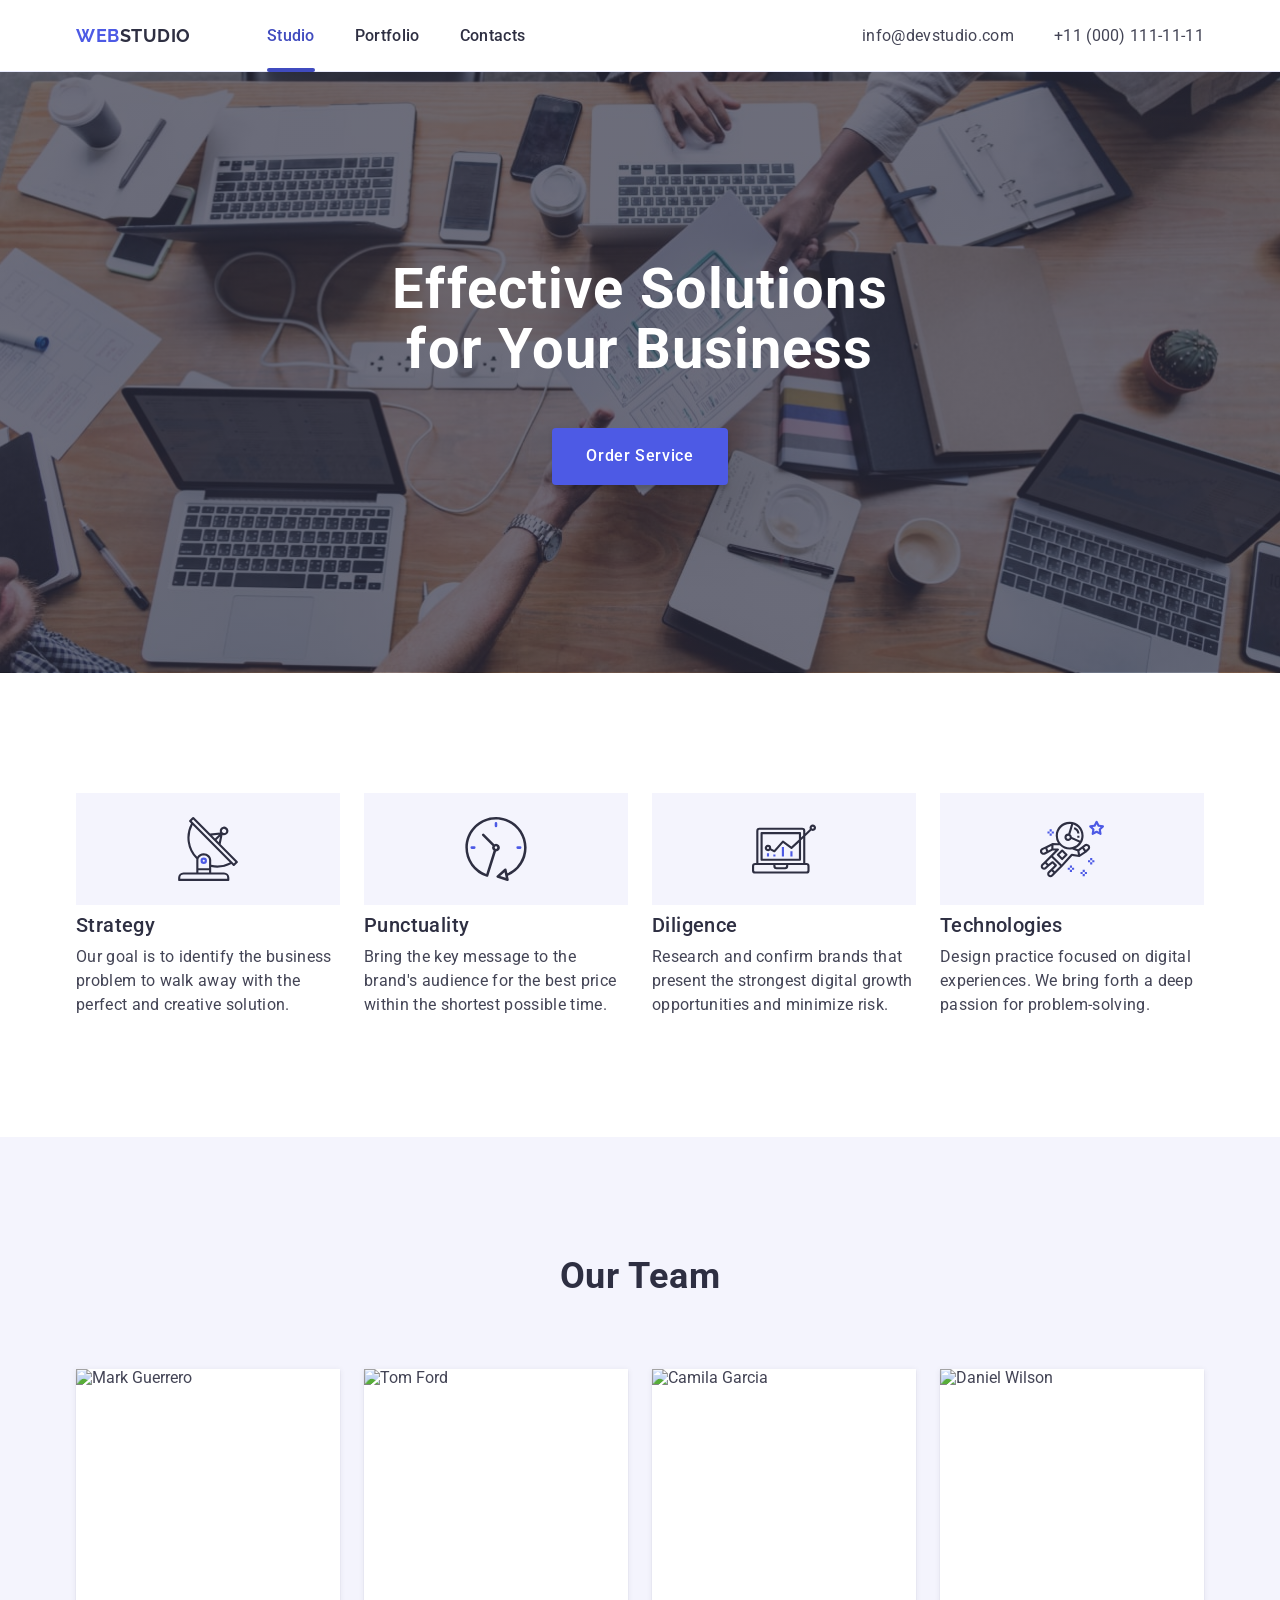
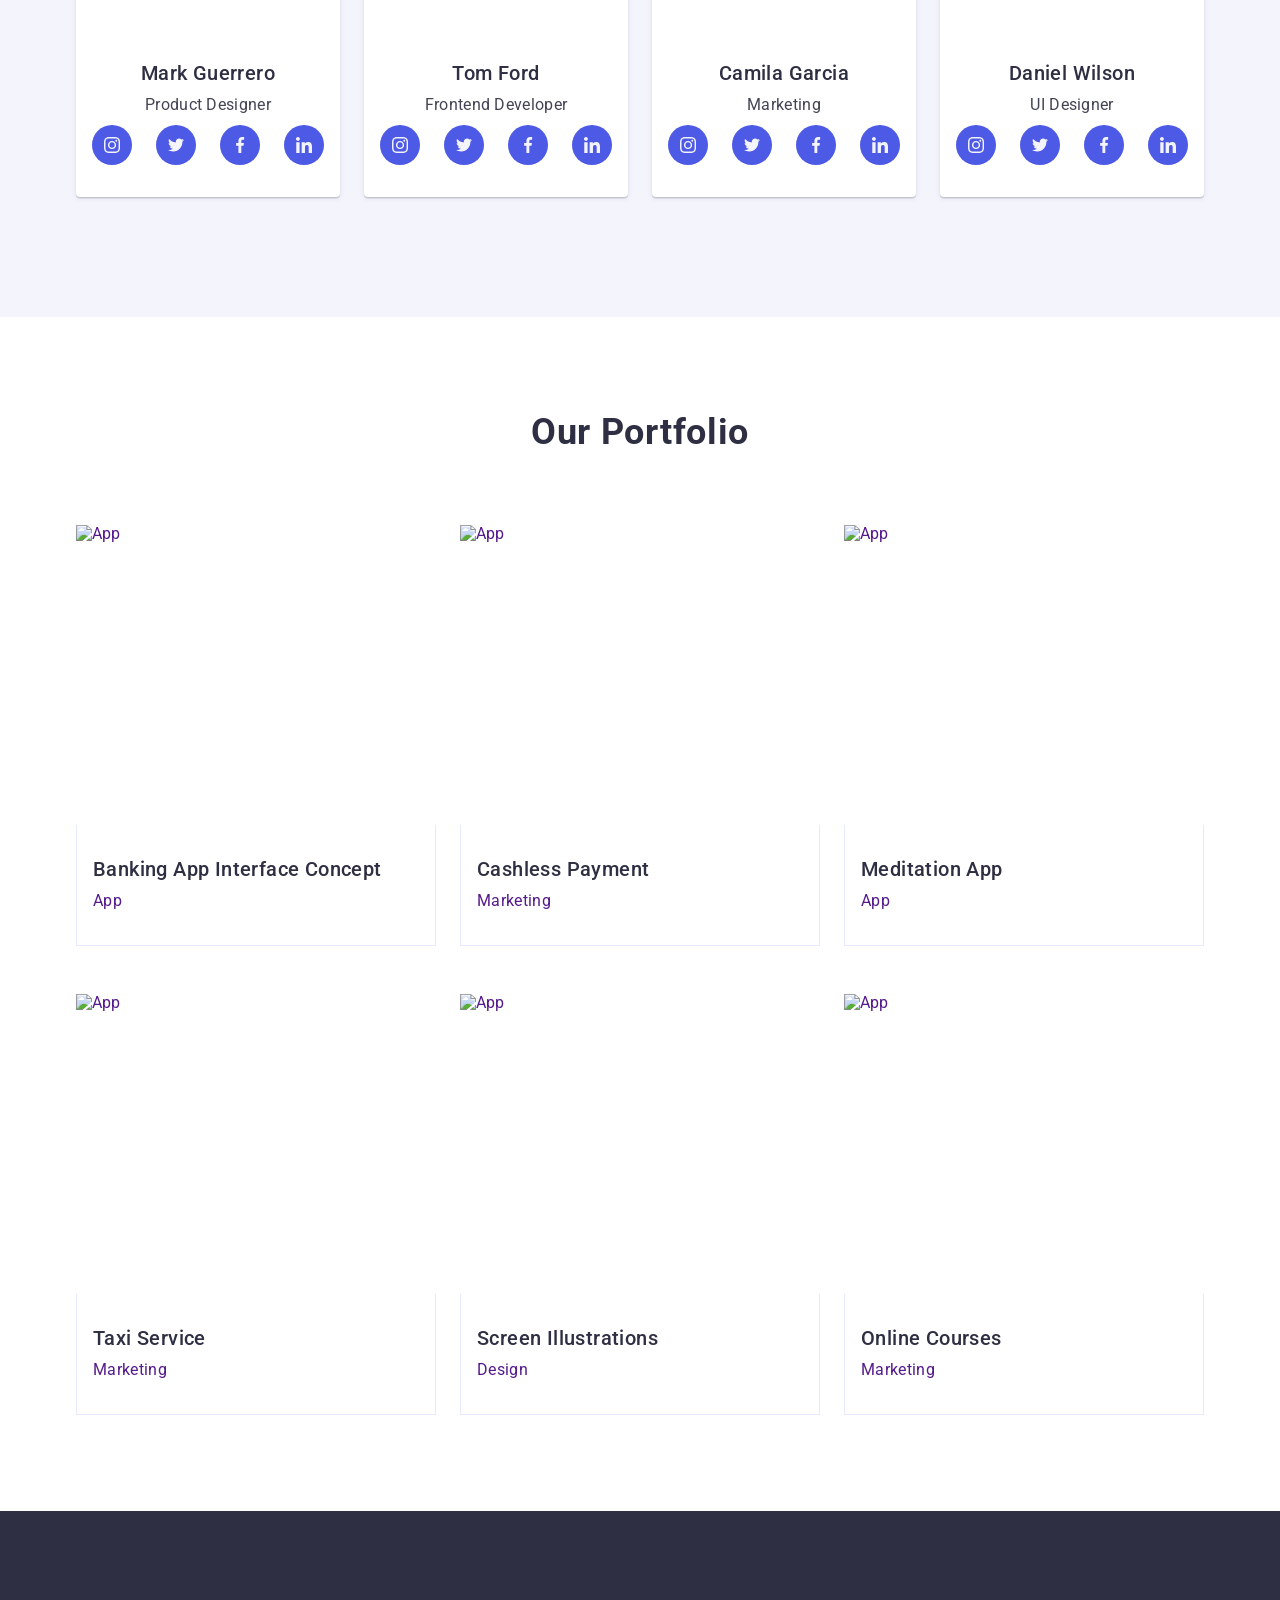
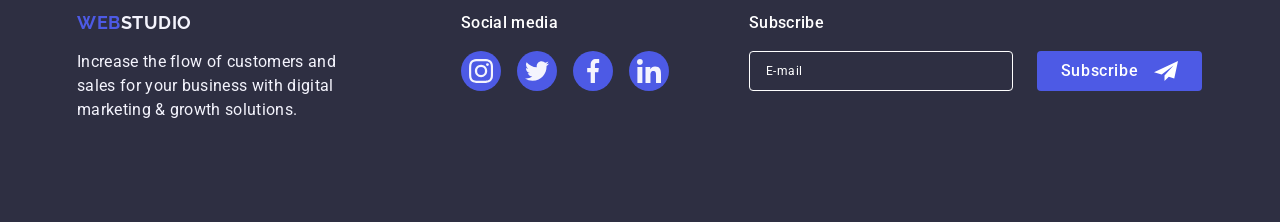
==== index.html @ c7d52fa9 "fixe some moments" ====
<!DOCTYPE html>
<html lang="en">
  <head>
    <meta charset="UTF-8" />
    <meta name="viewport" content="width=device-width, initial-scale=1.0" />
    <title>Studio</title>
    <link
      rel="stylesheet"
      href="https://cdnjs.cloudflare.com/ajax/libs/modern-normalize/2.0.0/modern-normalize.min.css"
      integrity="sha512-4xo8blKMVCiXpTaLzQSLSw3KFOVPWhm/TRtuPVc4WG6kUgjH6J03IBuG7JZPkcWMxJ5huwaBpOpnwYElP/m6wg=="
      crossorigin="anonymous"
      referrerpolicy="no-referrer"
    />
    <link rel="preconnect" href="https://fonts.googleapis.com" />
    <link rel="preconnect" href="https://fonts.gstatic.com" crossorigin />
    <link
      href="https://fonts.googleapis.com/css2?family=Raleway:wght@700&family=Roboto:wght@400;500;700;900&display=swap"
      rel="stylesheet"
    />
    <link rel="stylesheet" href="./css/style.css" />
  </head>
  <body>
    <header class="header">
      <div class="container">
        <nav class="navigation">
          <a class="logo link" href="./index.html">Web<span class="studio">Studio</span></a>

          <ul class="navigation-list">
            <li class="navigation-item">
              <a class="navigation-link title link current" href="./index.html">Studio</a>
            </li>
            <li class="navigation-item">
              <a class="navigation-link title link" href="#portfolio">Portfolio</a>
            </li>
            <li class="navigation-item">
              <a class="navigation-link title link" href="">Contacts</a>
            </li>
          </ul>
        </nav>

        <ul class="contacts-list">
          <li class="contacts-item">
            <a class="contacts-link link" href="mailto:info@devstudio.com">info@devstudio.com</a>
          </li>
          <li class="contacts-item">
            <a class="contacts-link link" href="tel:+11(000)111-11-11">+11 (000) 111-11-11</a>
          </li>
        </ul>

        <button type="button" class="header-burger">
          <svg class="header-icon" width="24" height="24">
            <use href="./images/icons.svg#icon-heroicons-solid_menu"></use>
          </svg>
        </button>
      </div>

      <div class="mob-menu">
        <button class="modal-btn" type="button">
          <svg class="modal-icon" width="8" height="8">
            <use href="./images/icons.svg#icon-close-modal"></use>
          </svg>
        </button>
        <nav class="mob-navigation">
          <ul class="mob-navigation-list">
            <li class="mob-navigation-item">
              <a class="mob-navigation-link title link" href="./index.html">Studio</a>
            </li>
            <li class="mob-navigation-item">
              <a class="mob-navigation-link title link" href="#portfolio">Portfolio</a>
            </li>
            <li class="mob-navigation-item">
              <a class="mob-navigation-link title link" href="">Contacts</a>
            </li>
          </ul>
        </nav>

        <div>
          <ul class="mob-contacts-list">
            <li class="mob-contacts-item">
              <a class="mob-contacts-link link" href="mailto:info@devstudio.com"
                >info@devstudio.com</a
              >
            </li>
            <li class="mob-contacts-item">
              <a class="mob-contacts-link link" href="tel:+11(000)111-11-11">+11 (000) 111-11-11</a>
            </li>
          </ul>

          <ul class="team-soc-list">
            <li class="team-soc-item">
              <a href="" class="team-soc-link">
                <svg class="team-soc-icon" width="24" height="24">
                  <use href="./images/icons.svg#icon-instagram"></use>
                </svg>
              </a>
            </li>
            <li class="team-soc-item">
              <a href="" class="team-soc-link">
                <svg class="team-soc-icon" width="24" height="24">
                  <use href="./images/icons.svg#icon-twitter"></use>
                </svg>
              </a>
            </li>
            <li class="team-soc-item">
              <a href="" class="team-soc-link">
                <svg class="team-soc-icon" width="24" height="24">
                  <use href="./images/icons.svg#icon-facebook"></use>
                </svg>
              </a>
            </li>
            <li class="team-soc-item">
              <a href="" class="team-soc-link">
                <svg class="team-soc-icon" width="24" height="24">
                  <use href="./images/icons.svg#icon-linkedin"></use>
                </svg>
              </a>
            </li>
          </ul>
        </div>
      </div>
    </header>
    <main>
      <!-- SECTION 1 HERO -->
      <section class="hero">
        <h1 class="hero-title heading">Effective Solutions for Your Business</h1>

        <button class="hero-button btn" type="button" data-modal-open>Order Service</button>
      </section>

      <!-- SECTION 2 ABOUT US -->
      <section class="about">
        <div class="container">
          <h2 class="visually-hidden">about us</h2>

          <ul class="about-list">
            <li class="about-item">
              <div class="about-thumb-icon">
                <svg class="about-icon" width="64" height="64">
                  <use href="./images/icons.svg#icon-antenna"></use>
                </svg>
              </div>
              <h3 class="about-title title">Strategy</h3>
              <p class="about-text text">
                Our goal is to identify the business problem to walk away with the perfect and
                creative solution.
              </p>
            </li>
            <li class="about-item">
              <div class="about-thumb-icon">
                <svg class="about-icon" width="64" height="64">
                  <use href="./images/icons.svg#icon-clock"></use>
                </svg>
              </div>
              <h3 class="about-title title">Punctuality</h3>
              <p class="about-text text">
                Bring the key message to the brand's audience for the best price within the shortest
                possible time.
              </p>
            </li>
            <li class="about-item">
              <div class="about-thumb-icon">
                <svg class="about-icon" width="64" height="64">
                  <use href="./images/icons.svg#icon-diagram"></use>
                </svg>
              </div>
              <h3 class="about-title title">Diligence</h3>
              <p class="about-text text">
                Research and confirm brands that present the strongest digital growth opportunities
                and minimize risk.
              </p>
            </li>
            <li class="about-item">
              <div class="about-thumb-icon">
                <svg class="about-icon" width="64" height="64">
                  <use href="./images/icons.svg#icon-astronaut"></use>
                </svg>
              </div>
              <h3 class="about-title title">Technologies</h3>
              <p class="about-text text">
                Design practice focused on digital experiences. We bring forth a deep passion for
                problem-solving.
              </p>
            </li>
          </ul>
        </div>
      </section>

      <!-- SECTION 4 OUR TEAM -->
      <section class="team">
        <div class="container">
          <h2 class="team-title heading">Our Team</h2>

          <ul class="team-list">
            <li class="team-item">
              <img
                srcset="./images/mark-guerrero.jpg 1x, ./images/mark-guerrero@2x.jpg 2x"
                src="./images/mark-guerrero.jpg"
                alt="Mark Guerrero"
                width="264"
                height="260"
              />
              <div class="team-item-wrap">
                <h3 class="team-item-title title">Mark Guerrero</h3>
                <p class="team-item-text text">Product Designer</p>
                <ul class="team-soc-list">
                  <li class="team-soc-item">
                    <a href="" class="team-soc-link">
                      <svg class="team-soc-icon" width="16" height="16">
                        <use href="./images/icons.svg#icon-instagram"></use>
                      </svg>
                    </a>
                  </li>
                  <li class="team-soc-item">
                    <a href="" class="team-soc-link">
                      <svg class="team-soc-icon" width="16" height="16">
                        <use href="./images/icons.svg#icon-twitter"></use>
                      </svg>
                    </a>
                  </li>
                  <li class="team-soc-item">
                    <a href="" class="team-soc-link">
                      <svg class="team-soc-icon" width="16" height="16">
                        <use href="./images/icons.svg#icon-facebook"></use>
                      </svg>
                    </a>
                  </li>
                  <li class="team-soc-item">
                    <a href="" class="team-soc-link">
                      <svg class="team-soc-icon" width="16" height="16">
                        <use href="./images/icons.svg#icon-linkedin"></use>
                      </svg>
                    </a>
                  </li>
                </ul>
              </div>
            </li>
            <li class="team-item">
              <img
                srcset="./images/tom-ford.jpg 1x, ./images/tom-ford@2x.jpg 2x"
                src="./images/tom-ford.jpg"
                alt="Tom Ford"
                width="264"
                height="260"
              />
              <div class="team-item-wrap">
                <h3 class="team-item-title title">Tom Ford</h3>
                <p class="team-item-text text">Frontend Developer</p>
                <ul class="team-soc-list">
                  <li class="team-soc-item">
                    <a href="" class="team-soc-link">
                      <svg class="team-soc-icon" width="16" height="16">
                        <use href="./images/icons.svg#icon-instagram"></use>
                      </svg>
                    </a>
                  </li>
                  <li class="team-soc-item">
                    <a href="" class="team-soc-link">
                      <svg class="team-soc-icon" width="16" height="16">
                        <use href="./images/icons.svg#icon-twitter"></use>
                      </svg>
                    </a>
                  </li>
                  <li class="team-soc-item">
                    <a href="" class="team-soc-link">
                      <svg class="team-soc-icon" width="16" height="16">
                        <use href="./images/icons.svg#icon-facebook"></use>
                      </svg>
                    </a>
                  </li>
                  <li class="team-soc-item">
                    <a href="" class="team-soc-link">
                      <svg class="team-soc-icon" width="16" height="16">
                        <use href="./images/icons.svg#icon-linkedin"></use>
                      </svg>
                    </a>
                  </li>
                </ul>
              </div>
            </li>
            <li class="team-item">
              <img
                srcset="./images/camila-garcia.jpg 1x, ./images/camila-garcia@2x.jpg 2x"
                src="./images/camila-garcia.jpg"
                alt="Camila Garcia"
                width="264"
                height="260"
              />
              <div class="team-item-wrap">
                <h3 class="team-item-title title">Camila Garcia</h3>
                <p class="team-item-text text">Marketing</p>
                <ul class="team-soc-list">
                  <li class="team-soc-item">
                    <a href="" class="team-soc-link">
                      <svg class="team-soc-icon" width="16" height="16">
                        <use href="./images/icons.svg#icon-instagram"></use>
                      </svg>
                    </a>
                  </li>
                  <li class="team-soc-item">
                    <a href="" class="team-soc-link">
                      <svg class="team-soc-icon" width="16" height="16">
                        <use href="./images/icons.svg#icon-twitter"></use>
                      </svg>
                    </a>
                  </li>
                  <li class="team-soc-item">
                    <a href="" class="team-soc-link">
                      <svg class="team-soc-icon" width="16" height="16">
                        <use href="./images/icons.svg#icon-facebook"></use>
                      </svg>
                    </a>
                  </li>
                  <li class="team-soc-item">
                    <a href="" class="team-soc-link">
                      <svg class="team-soc-icon" width="16" height="16">
                        <use href="./images/icons.svg#icon-linkedin"></use>
                      </svg>
                    </a>
                  </li>
                </ul>
              </div>
            </li>
            <li class="team-item">
              <img
                srcset="./images/daniel-wilson.jpg 1x, ./images/daniel-wilson@2x.jpg 2x"
                src="./images/daniel-wilson.jpg"
                alt="Daniel Wilson"
                width="264"
                height="260"
              />
              <div class="team-item-wrap">
                <h3 class="team-item-title title">Daniel Wilson</h3>
                <p class="team-item-text text">UI Designer</p>
                <ul class="team-soc-list">
                  <li class="team-soc-item">
                    <a href="" class="team-soc-link">
                      <svg class="team-soc-icon" width="16" height="16">
                        <use href="./images/icons.svg#icon-instagram"></use>
                      </svg>
                    </a>
                  </li>
                  <li class="team-soc-item">
                    <a href="" class="team-soc-link">
                      <svg class="team-soc-icon" width="16" height="16">
                        <use href="./images/icons.svg#icon-twitter"></use>
                      </svg>
                    </a>
                  </li>
                  <li class="team-soc-item">
                    <a href="" class="team-soc-link">
                      <svg class="team-soc-icon" width="16" height="16">
                        <use href="./images/icons.svg#icon-facebook"></use>
                      </svg>
                    </a>
                  </li>
                  <li class="team-soc-item">
                    <a href="" class="team-soc-link">
                      <svg class="team-soc-icon" width="16" height="16">
                        <use href="./images/icons.svg#icon-linkedin"></use>
                      </svg>
                    </a>
                  </li>
                </ul>
              </div>
            </li>
          </ul>
        </div>
      </section>

      <!-- PORTFOLIO  -->
      <section class="portfolio" id="portfolio">
        <div class="container">
          <h2 class="team-title heading">Our Portfolio</h2>

          <ul class="portfolio-list">
            <li class="portfolio-item">
              <a class="portfolio-link-thumb link" href="">
                <div class="portfolio-overlay">
                  <picture>
                    <source
                      srcset="./images/services-img-1.jpg 1x, ./images/services-img-1-@2.jpg 2x"
                      media="(min-width: 1158px)"
                    />
                    <source
                      srcset="
                        ./images/services-img-1-tab.jpg    1x,
                        ./images/services-img-1-@2-tab.jpg 2x
                      "
                      media="(min-width: 768px)"
                    />
                    <source
                      srcset="
                        ./images/services-img-1-mob.jpg    1x,
                        ./images/services-img-1-@2-mob.jpg 2x
                      "
                      media="(min-width: 320px)"
                    />
                    <img src="./images/services-img-1.jpg" alt="App" width="360" height="300" />
                  </picture>

                  <div class="portfolio-wrap-text">
                    <p class="portfolio-overlay-text text">
                      14 Stylish and User-Friendly App Design Concepts · Task Manager App · Calorie
                      Tracker App · Exotic Fruit Ecommerce App · Cloud Storage App
                    </p>
                  </div>
                </div>
                <div class="portfolio-item-wrap">
                  <h3 class="portfolio-title title">Banking App Interface Concept</h3>
                  <p class="portfolio-text text">App</p>
                </div>
              </a>
            </li>
            <li class="portfolio-item">
              <a class="portfolio-link-thumb link" href="">
                <div class="portfolio-overlay">
                  <picture>
                    <source
                      srcset="./images/services-img-2.jpg 1x, ./images/services-img-2-@2.jpg 2x"
                      media="(min-width: 1158px)"
                    />
                    <source
                      srcset="
                        ./images/services-img-2-tab.jpg    1x,
                        ./images/services-img-2-@2-tab.jpg 2x
                      "
                      media="(min-width: 768px)"
                    />
                    <source
                      srcset="
                        ./images/services-img-2-mob.jpg    1x,
                        ./images/services-img-2-@2-mob.jpg 2x
                      "
                      media="(min-width: 320px)"
                    />
                    <img src="./images/services-img-2.jpg" alt="App" width="360" height="300" />
                  </picture>

                  <div class="portfolio-wrap-text">
                    <p class="portfolio-overlay-text text">
                      14 Stylish and User-Friendly App Design Concepts · Task Manager App · Calorie
                      Tracker App · Exotic Fruit Ecommerce App · Cloud Storage App
                    </p>
                  </div>
                </div>
                <div class="portfolio-item-wrap">
                  <h3 class="portfolio-title title">Cashless Payment</h3>
                  <p class="portfolio-text text">Marketing</p>
                </div>
              </a>
            </li>
            <li class="portfolio-item">
              <a class="portfolio-link-thumb link" href="">
                <div class="portfolio-overlay">
                  <picture>
                    <source
                      srcset="./images/services-img-3.jpg 1x, ./images/services-img-3-@2.jpg 2x"
                      media="(min-width: 1158px)"
                    />
                    <source
                      srcset="
                        ./images/services-img-3-tab.jpg    1x,
                        ./images/services-img-3-@2-tab.jpg 2x
                      "
                      media="(min-width: 768px)"
                    />
                    <source
                      srcset="
                        ./images/services-img-3-mob.jpg    1x,
                        ./images/services-img-3-@2-mob.jpg 2x
                      "
                      media="(min-width: 320px)"
                    />
                    <img src="./images/services-img-3.jpg" alt="App" width="360" height="300" />
                  </picture>

                  <div class="portfolio-wrap-text">
                    <p class="portfolio-overlay-text text">
                      14 Stylish and User-Friendly App Design Concepts · Task Manager App · Calorie
                      Tracker App · Exotic Fruit Ecommerce App · Cloud Storage App
                    </p>
                  </div>
                </div>
                <div class="portfolio-item-wrap">
                  <h3 class="portfolio-title title">Meditation App</h3>
                  <p class="portfolio-text text">App</p>
                </div>
              </a>
            </li>
            <li class="portfolio-item">
              <a class="portfolio-link-thumb link" href="">
                <div class="portfolio-overlay">
                  <picture>
                    <source
                      srcset="./images/services-img-4.jpg 1x, ./images/services-img-4-@2.jpg 2x"
                      media="(min-width: 1158px)"
                    />
                    <source
                      srcset="
                        ./images/services-img-4-tab.jpg    1x,
                        ./images/services-img-4-@2-tab.jpg 2x
                      "
                      media="(min-width: 768px)"
                    />
                    <source
                      srcset="
                        ./images/services-img-4-mob.jpg    1x,
                        ./images/services-img-4-@2-mob.jpg 2x
                      "
                      media="(min-width: 320px)"
                    />
                    <img src="./images/services-img-4.jpg" alt="App" width="360" height="300" />
                  </picture>

                  <div class="portfolio-wrap-text">
                    <p class="portfolio-overlay-text text">
                      14 Stylish and User-Friendly App Design Concepts · Task Manager App · Calorie
                      Tracker App · Exotic Fruit Ecommerce App · Cloud Storage App
                    </p>
                  </div>
                </div>
                <div class="portfolio-item-wrap">
                  <h3 class="portfolio-title title">Taxi Service</h3>
                  <p class="portfolio-text text">Marketing</p>
                </div>
              </a>
            </li>
            <li class="portfolio-item">
              <a class="portfolio-link-thumb link" href="">
                <div class="portfolio-overlay">
                  <picture>
                    <source
                      srcset="./images/services-img-5.jpg 1x, ./images/services-img-5-@2.jpg 2x"
                      media="(min-width: 1158px)"
                    />
                    <source
                      srcset="
                        ./images/services-img-5-tab.jpg    1x,
                        ./images/services-img-5-@2-tab.jpg 2x
                      "
                      media="(min-width: 768px)"
                    />
                    <source
                      srcset="
                        ./images/services-img-5-mob.jpg    1x,
                        ./images/services-img-5-@2-mob.jpg 2x
                      "
                      media="(min-width: 320px)"
                    />
                    <img src="./images/services-img-5.jpg" alt="App" width="360" height="300" />
                  </picture>

                  <div class="portfolio-wrap-text">
                    <p class="portfolio-overlay-text text">
                      14 Stylish and User-Friendly App Design Concepts · Task Manager App · Calorie
                      Tracker App · Exotic Fruit Ecommerce App · Cloud Storage App
                    </p>
                  </div>
                </div>
                <div class="portfolio-item-wrap">
                  <h3 class="portfolio-title title">Screen Illustrations</h3>
                  <p class="portfolio-text text">Design</p>
                </div>
              </a>
            </li>
            <li class="portfolio-item">
              <a class="portfolio-link-thumb link" href="">
                <div class="portfolio-overlay">
                  <picture>
                    <source
                      srcset="./images/services-img-6.jpg 1x, ./images/services-img-6-@2.jpg 2x"
                      media="(min-width: 1158px)"
                    />
                    <source
                      srcset="
                        ./images/services-img-6-tab.jpg    1x,
                        ./images/services-img-6-@2-tab.jpg 2x
                      "
                      media="(min-width: 768px)"
                    />
                    <source
                      srcset="
                        ./images/services-img-6-mob.jpg    1x,
                        ./images/services-img-6-@2-mob.jpg 2x
                      "
                      media="(min-width: 320px)"
                    />
                    <img src="./images/services-img-6.jpg" alt="App" width="360" height="300" />
                  </picture>

                  <div class="portfolio-wrap-text">
                    <p class="portfolio-overlay-text text">
                      14 Stylish and User-Friendly App Design Concepts · Task Manager App · Calorie
                      Tracker App · Exotic Fruit Ecommerce App · Cloud Storage App
                    </p>
                  </div>
                </div>
                <div class="portfolio-item-wrap">
                  <h3 class="portfolio-title title">Online Courses</h3>
                  <p class="portfolio-text text">Marketing</p>
                </div>
              </a>
            </li>
          </ul>
        </div>
      </section>
    </main>

    <footer class="footer">
      <div class="container">
        <div class="footer-wrap">
          <nav class="footer-nav">
            <a class="logo link" href="./index.html">Web<span class="studio">Studio</span></a>
          </nav>
          <p class="footer-text text">
            Increase the flow of customers and sales for your business with digital marketing &
            growth solutions.
          </p>
        </div>

        <div class="footer-soc-wrap">
          <h2 class="footer-soc-title title">Social media</h2>
          <ul class="team-soc-list">
            <li class="team-soc-item">
              <a href="" class="team-soc-link">
                <svg class="team-soc-icon" width="24" height="24">
                  <use href="./images/icons.svg#icon-instagram"></use>
                </svg>
              </a>
            </li>
            <li class="team-soc-item">
              <a href="" class="team-soc-link">
                <svg class="team-soc-icon" width="24" height="24">
                  <use href="./images/icons.svg#icon-twitter"></use>
                </svg>
              </a>
            </li>
            <li class="team-soc-item">
              <a href="" class="team-soc-link">
                <svg class="team-soc-icon" width="24" height="24">
                  <use href="./images/icons.svg#icon-facebook"></use>
                </svg>
              </a>
            </li>
            <li class="team-soc-item">
              <a href="" class="team-soc-link">
                <svg class="team-soc-icon" width="24" height="24">
                  <use href="./images/icons.svg#icon-linkedin"></use>
                </svg>
              </a>
            </li>
          </ul>
        </div>

        <form class="footer-subscribe-field" name="subscribe">
          <p class="footer-subscribe-text footer-soc-title title">Subscribe</p>
          <div class="footer-subscribe-wrap">
            <label class="footer-subscribe-label">
              <input
                type="email"
                name="email"
                class="footer-subscribe-mail"
                placeholder="E-mail"
                required
              />
            </label>
            <button type="submit" class="subscribe-btn">
              Subscribe
              <span class="subscribe-thumb">
                <svg class="subscribe-icon" width="24" height="24">
                  <use href="./images/icons.svg#icon-plain"></use>
                </svg>
              </span>
            </button>
          </div>
        </form>
      </div>
    </footer>

    <div class="backdrop is-hidden" data-modal>
      <div class="modal">
        <button class="modal-btn" type="button" data-modal-close>
          <svg class="modal-icon" width="8" height="8">
            <use href="./images/icons.svg#icon-close-modal"></use>
          </svg>
        </button>
        <h2 class="modal-title title">Leave your contacts and we will call you back</h2>
        <form class="modal-form" autocomplete="off">
          <label class="modal-form-label">
            <span class="modal-label-text">Name</span>
            <span class="modal-form-wrap">
              <input
                type="text"
                name="Name"
                class="modal-form-input modal-form-styles"
                required
                placeholder=" "
                autocomplete="on"
              />
              <span class="modal-form-thumb">
                <svg class="modal-form-icon" width="18" height="24">
                  <use href="./images/icons.svg#icon-person-black"></use>
                </svg>
              </span>
            </span>
          </label>

          <label class="modal-form-label">
            <span class="modal-label-text">Phone</span>
            <span class="modal-form-wrap">
              <input
                type="tel"
                name="Phone"
                class="modal-form-input modal-form-styles"
                required
                placeholder=" "
                autocomplete="on"
              />
              <span class="modal-form-thumb">
                <svg class="modal-form-icon" width="18" height="24">
                  <use href="./images/icons.svg#icon-phone-black"></use>
                </svg>
              </span>
            </span>
          </label>

          <label class="modal-form-label">
            <span class="modal-label-text">Email</span>
            <span class="modal-form-wrap">
              <input
                type="email"
                name="Email"
                class="modal-form-input modal-form-styles"
                autocomplete="on"
                placeholder=" "
              />
              <span class="modal-form-thumb">
                <svg class="modal-form-icon" width="18" height="24">
                  <use href="./images/icons.svg#icon-email-black"></use>
                </svg>
              </span>
            </span>
          </label>

          <label class="modal-form-label modal-textaria">
            <span class="modal-label-text">Comment</span>
            <textarea
              name="Comment"
              class="modal-form-comment modal-form-styles"
              placeholder="Text input"
            ></textarea>
          </label>

          <label class="modal-form-field">
            <span class="modal-form-wrap">
              <input
                type="checkbox"
                name="privacy"
                class="modal-form-privacy visually-hidden"
                value="true"
                required
              />
              <span class="modal-thumb-privacy">
                <svg class="modal-form-icon" width="10" height="8">
                  <use href="./images/icons.svg#icon-vector"></use>
                </svg>
              </span>
            </span>
            <span class="modal-label-text link-privacy"
              >I accept the terms and conditions of the
              <a class="modal-form-link" href="">Privacy Policy</a></span
            >
          </label>

          <button type="submit" class="hero-button btn">Send</button>
        </form>
      </div>
    </div>

    <script src="./js/modal.js"></script>
  </body>
</html>
---- css/style.css ----
:root {
  --interact-color: #2e2f42;
  --primary-title-color: #2e2f42;
  --secondary-title-color: #ffffff;
  --primary-text-color: #434455;
  --secondary-text-color: #f4f4fd;
  --accent-color: #4d5ae5;
  --pressed-state-color: #404bbf;
  --first-bgc: #2e2f42;
  --second-bgc: #f4f4fd;
  --customers-color: #8e8f99;
  --regular-gap: 24px;
  --header-gap: 40px;
  --section-padding: 120px;
  --margine-tile: 8px;
  --hero-gradient: linear-gradient(rgba(46, 47, 66, 0.7), rgba(46, 47, 66, 0.7));
  --cubic-regular: cubic-bezier(0.4, 0, 0.2, 1);
  --box-shadow-cards: 0 2px 1px 0 rgba(46, 47, 66, 0.08), 0 1px 1px 0 rgba(46, 47, 66, 0.16),
    0 1px 6px 0 rgba(46, 47, 66, 0.08);
}

body {
  font-family: 'Roboto', sans-serif;
  color: var(--primary-text-color);

  background-color: #ffffff;
}

h1,
h2,
h3,
h4,
h5,
h6,
p {
  margin: 0;
}

ul,
ol {
  margin: 0;
  padding-left: 0;
  list-style: none;
}

img {
  display: block;
  max-width: 100%;
  height: auto;
}

.visually-hidden {
  position: absolute;
  width: 1px;
  height: 1px;
  margin: -1px;
  border: 0;
  padding: 0;
  white-space: nowrap;
  clip-path: inset(100%);
  clip: rect(0 0 0 0);
  overflow: hidden;
}

.navigation-link.current {
  position: relative;
  color: var(--pressed-state-color);
}

.navigation-link.current::after {
  content: '';
  position: absolute;
  bottom: -1px;
  left: 0;

  width: 100%;
  height: 4px;

  border-radius: 2px;
  background-color: var(--pressed-state-color);
}

.link {
  text-decoration: none;
}

.btn {
  font-weight: 500;
  font-size: 16px;
  line-height: 1.3;
  letter-spacing: 0.04em;

  cursor: pointer;
}

.text {
  line-height: 1.5;
  letter-spacing: 0.02em;
}

.title {
  font-weight: 700;
  letter-spacing: 0.02em;
  color: var(--primary-title-color);
}

.heading {
  line-height: 1.11;
  letter-spacing: 0.02em;
  text-align: center;
  color: var(--primary-title-color);
}

.container {
  max-width: 320px;
  padding-left: 15px;
  padding-right: 16px;
  padding-left: 16px;
  margin: 0 auto;

  /* outline: 1px solid red; */
}

/** --------------------------------HEADER */

.header {
  border-bottom: 1px solid #e7e9fc;
  box-shadow: 0 1px 6px 0 rgba(46, 47, 66, 0.08), 0 1px 1px 0 rgba(46, 47, 66, 0.16),
    0 2px 1px 0 rgba(46, 47, 66, 0.08);
}

.header > .container {
  display: flex;
  align-items: center;
  justify-content: space-between;
}

.navigation {
  display: flex;
  gap: 120px;
  align-items: center;
}

.logo {
  padding-top: 24px;
  padding-bottom: 23px;

  font-family: 'Raleway', sans-serif;
  font-weight: 700;
  font-size: 18px;
  line-height: 1.33;
  letter-spacing: 0.03em;
  text-transform: uppercase;
  color: var(--accent-color);

  transition: color 250ms var(--cubic-regular);
}

.logo:hover,
.logo:focus {
  color: var(--interact-color);
}

.studio {
  color: var(--interact-color);

  transition: color 250ms var(--cubic-regular);
}

.logo:hover .studio,
.logo:focus .studio {
  color: var(--pressed-state-color);
}

.navigation-list {
  display: none;
}

.navigation-item {
}

.navigation-link {
  display: block;
  padding-top: 24px;
  padding-bottom: 23px;

  line-height: 1.5;

  transition: color 250ms var(--cubic-regular);
}

.navigation-link:hover,
.navigation-link:focus {
  color: var(--pressed-state-color);
}

.contacts-list {
  display: none;
}

.contacts-item {
}

.contacts-link {
  display: block;

  color: var(--primary-text-color);

  transition: color 250ms var(--cubic-regular);
}

.contacts-link:hover,
.contacts-link:focus {
  color: var(--pressed-state-color);
}

.header-burger {
  padding: 0;
  line-height: 0;
  background-color: transparent;
  border: none;
  cursor: pointer;
}

.header-icon {
}

.mob-menu {
  position: fixed;
  top: 0;
  z-index: 999;
  width: 100vw;
  height: 100%;
  padding: 72px 24px 40px 16px;

  display: flex;
  flex-direction: column;
  justify-content: space-between;
  gap: 40px;

  background: #fff;

  /* opacity: 0;
  visibility: hidden;
  pointer-events: none; */
  transform: translate(100%);
  transition: transform 450ms var(--cubic-regular);
}

.is-open {
  transform: translate(0);
  /* opacity: 1;
  visibility: visible;
  pointer-events: auto; */
}

.mob-menu > .modal-btn {
  position: absolute;
  top: 24px;
  right: 24px;
  margin: 0;
  background-color: transparent;
}

.mob-navigation {
}

.mob-navigation-list {
  display: flex;
  flex-direction: column;
  gap: 40px;
}

.mob-navigation-link {
  display: block;
  font-size: 36px;
}

.mob-contacts-list {
  width: 193px;
  margin-bottom: 48px;
}

.mob-contacts-item:not(:last-child) {
  margin-bottom: 24px;
}

.mob-contacts-link {
  display: block;
  font-weight: 500;
  font-size: 20px;
  line-height: 1.2;
  letter-spacing: 0.02em;
  color: #434455;
}

.mob-menu > .team-soc-list {
  gap: 40px;
}

.team-soc-item {
}

.team-soc-link {
}

.team-soc-icon {
}

/** ---------------------------HERO */

.hero {
  max-width: 320px;
  min-height: 432px;
  margin: 0 auto;

  padding-top: 72px;
  padding-bottom: 72px;

  text-align: center;

  background-color: var(--first-bgc);
  background-image: var(--hero-gradient), url(../images/people-office-mob.jpg);
  background-repeat: no-repeat;
  background-position: center;
  background-size: cover;
}

@media screen and (min-resolution: 192dpi), (min-resolution: 2dppx) {
  .hero {
    background-image: var(--hero-gradient), url(../images/people-office-mob@2x.jpg);
  }
}

.hero-title {
  max-width: 216px;
  margin-bottom: 72px;

  font-size: 36px;
  color: var(--secondary-title-color);
  margin-right: auto;
  margin-left: auto;
}

.hero-title.heading {
  line-height: 1.1;
}

.hero-button {
  min-width: 169px;
  padding: 16px 32px;

  color: var(--secondary-title-color);

  background-color: var(--accent-color);
  border-color: transparent;
  border-radius: 4px;
  box-shadow: 0 4px 4px 0 rgba(0, 0, 0, 0.15);

  outline: transparent;

  transition: background-color 250ms var(--cubic-regular);
}

.hero-button:hover,
.hero-button:focus {
  background-color: var(--pressed-state-color);
}

/** ---------------------------------ABOUT */

.about {
  padding-top: 96px;
  padding-bottom: 96px;
}

.about-list {
  display: flex;
  flex-direction: column;

  gap: 72px;
}

.about-item {
  flex-basis: 100%;
}

.about-thumb-icon {
  display: none;
}

.about-icon {
}

.about-title {
  margin-bottom: var(--margine-tile);

  font-size: 36px;
  line-height: 1.1;
  text-align: center;
}

.about-text {
  font-weight: 500;
}

/** ------------------------------------TEAM */

.team {
  padding-top: 96px;
  padding-bottom: 96px;

  background-color: var(--second-bgc);
}

.team > .container {
  max-width: 296px;
}

.team-title {
  margin-bottom: 72px;
  font-size: 36px;
  text-transform: capitalize;
}

.team-list {
  display: flex;
  flex-direction: column;
  gap: 72px;
}

.team-item {
  flex-basis: 100%;

  border-radius: 0 0 4px 4px;
  box-shadow: 0 2px 1px 0 rgba(46, 47, 66, 0.08), 0 1px 1px 0 rgba(46, 47, 66, 0.16),
    0 1px 6px 0 rgba(46, 47, 66, 0.08);
  background-color: var(--secondary-title-color);
}

.team-item-wrap {
  padding: 32px 16px;
}

.team-item-title {
  margin-bottom: var(--margine-tile);

  font-size: 20px;
  line-height: 1.2;
  text-align: center;
}

.team-item-text {
  margin-bottom: 8px;
  text-align: center;
}

.team-soc-list {
  display: flex;
  gap: 24px;
  justify-content: center;
  align-items: center;
}

.team-soc-item {
  width: 40px;
  height: 40px;
}

.team-soc-link {
  width: 100%;
  height: 100%;
  display: flex;
  justify-content: center;
  align-items: center;

  border-radius: 50%;
  background-color: var(--accent-color);

  fill: var(--secondary-text-color);

  outline: transparent;

  transition: background-color 250ms var(--cubic-regular);
}

.team-soc-link:hover,
.team-soc-link:focus {
  background-color: var(--pressed-state-color);
}

.team-soc-icon {
}

/** -------------------------------------PORTFOLIO */

.portfolio {
  padding-top: 96px;
  padding-bottom: 96px;
}

.portfolio-list {
  display: flex;
  flex-direction: column;
  gap: 72px;
}

.portfolio-item {
  flex-basis: 100%;
}

.portfolio-link-thumb {
  display: block;

  outline: transparent;
  transition: box-shadow 250ms var(--cubic-regular);
}

.portfolio-link-thumb:hover,
.portfolio-link-thumb:focus {
  box-shadow: var(--box-shadow-cards);
}

.portfolio-overlay {
  position: relative;

  overflow: hidden;
}

.portfolio-wrap-text {
  position: absolute;
  top: 0;
  left: 0;
  width: 100%;
  height: 100%;

  transform: translateY(100%);

  transition: transform 250ms var(--cubic-regular);

  padding-top: 40px;
  padding-right: 32px;
  padding-left: 32px;
  background-color: var(--pressed-state-color);
}

.portfolio-link-thumb:hover .portfolio-wrap-text,
.portfolio-link-thumb:focus .portfolio-wrap-text {
  transform: translateY(0);
}

.portfolio-overlay-text {
  color: var(--secondary-text-color);
}

.portfolio-item-wrap {
  padding: 32px 0 32px 16px;

  border: 1px solid #e7e9fc;
  border-top: 0;
}

.portfolio-title {
  margin-bottom: var(--margine-tile);
  font-size: 20px;
  line-height: 1.2;
}

.portfolio-text {
}

/** -----------------------footer */

.footer {
  padding-top: 96px;
  padding-bottom: 96px;

  background-color: var(--first-bgc);
}

.footer > .container {
  display: flex;
  flex-direction: column;
  gap: 72px;
}

.footer-nav {
  text-align: center;
  margin-bottom: 16px;
}

.footer-nav > .logo {
  padding: 0;
  transition: color 250ms var(--cubic-regular);
}

.footer-nav > .logo:hover,
.footer-nav > .logo:focus {
  color: var(--secondary-text-color);
}

.footer-nav .studio {
  color: var(--secondary-text-color);
  transition: color 250ms var(--cubic-regular);
}

.footer-nav .studio:hover,
.footer-nav .studio:focus {
  color: var(--pressed-state-color);
}

.footer-text {
  max-width: 264px;
  color: var(--secondary-text-color);
}

.footer-wrap {
}

.footer-soc-wrap {
  max-width: 208px;
  margin: 0 auto;
}

.footer-soc-wrap > .team-soc-list {
  gap: 16px;
}

.footer-soc-title {
  font-weight: 500;
  font-size: 16px;
  line-height: 1.5;
  color: var(--secondary-title-color);
  text-align: center;
}

.footer-soc-wrap > .footer-soc-title {
  margin-bottom: 16px;
}

.team-soc-list {
}

.team-soc-link {
  transition: background-color 250ms var(--cubic-regular);
}

.footer-soc-wrap .team-soc-link:hover,
.footer-soc-wrap .team-soc-link:focus {
  background-color: #31d0aa;
}

.team-soc-icon {
}

.footer-subscribe-field {
}

.footer-subscribe-text {
  display: block;
  margin-bottom: 16px;
}

.footer-subscribe-wrap {
  display: flex;
  flex-direction: column;
  align-items: center;
  gap: 16px;
}

.footer-subscribe-mail {
  width: 288px;
  height: 40px;
  padding-left: 16px;

  border: 1px solid var(--secondary-title-color);
  border-radius: 4px;

  font-size: 12px;
  line-height: 2;
  letter-spacing: 0.04em;
  color: var(--secondary-title-color);

  background-color: transparent;

  outline: transparent;

  transition: background-color 250ms var(--cubic-regular);
}

.footer-subscribe-mail:not(:placeholder-shown):not(:focus):valid {
  background-color: #41ea2376;
}

.footer-subscribe-mail:not(:placeholder-shown):not(:focus):invalid {
  background-color: #ea23236c;
}

.footer-subscribe-mail::placeholder {
  font-size: 12px;
  line-height: 2;
  letter-spacing: 0.04em;
  color: var(--secondary-title-color);
}

.subscribe-btn {
  display: flex;
  align-items: center;
  justify-content: center;
  gap: 16px;

  width: 165px;
  height: 40px;
  padding: 8px 24px;

  font-family: 'Roboto', sans-serif;
  font-weight: 500;
  line-height: 1.5;
  letter-spacing: 0.04em;
  text-align: center;
  color: var(--secondary-title-color);

  border-radius: 4px;
  border-color: transparent;
  background: var(--accent-color);

  cursor: pointer;

  outline: transparent;

  transition: background-color 250ms var(--cubic-regular);
}

.subscribe-btn:hover,
.subscribe-btn:focus {
  background-color: var(--pressed-state-color);
}

.subscribe-thumb {
  width: 24px;
  height: 24px;
  fill: var(--secondary-title-color);
}

.subscribe-icon {
}

/** --------------MODAL */

.backdrop {
  position: fixed;
  top: 0;
  width: 100%;
  height: 100%;

  background-color: rgba(46, 47, 66, 0.4);

  transition: opacity 250ms var(--cubic-regular), visibility 250ms var(--cubic-regular);
}

.backdrop.is-hidden {
  opacity: 0;
  visibility: hidden;
  pointer-events: none;

  transition: opacity 250ms var(--cubic-regular) 350ms, visibility 250ms var(--cubic-regular) 350ms;
}

.modal {
  position: absolute;
  top: 50%;
  left: 50%;

  transform: translate(-50%, -50%);
  transition: transform 350ms var(--cubic-regular);

  width: 288px;
  min-height: 623px;
  padding: 24px 16px;

  border-radius: 4px;
  box-shadow: 0 2px 1px 0 rgba(0, 0, 0, 0.2), 0 1px 3px 0 rgba(0, 0, 0, 0.12),
    0 1px 1px 0 rgba(0, 0, 0, 0.14);

  background-color: #fcfcfc;
}

.backdrop.is-hidden > .modal {
  transform: translate(-50%, -200%);
}

.modal-btn {
  display: flex;
  justify-content: center;
  align-items: center;

  width: 24px;
  height: 24px;
  margin-left: auto;
  margin-right: 8px;
  margin-bottom: 24px;

  border: 1px solid rgba(0, 0, 0, 0.1);
  border-radius: 100%;

  background-color: #e7e9fc;

  cursor: pointer;
}

.modal-btn:active {
  background-color: var(--pressed-state-color);
}

.modal-icon {
  fill: var(--interact-color);
}

.modal-btn:active .modal-icon {
  fill: var(--secondary-title-color);
}

.modal-title {
  margin-bottom: 16px;

  font-size: 16px;
  line-height: 1.5;
  text-align: center;
}

.modal-form {
}

.modal-form-label {
  display: block;
  margin-bottom: 8px;
}

.modal-label-text {
  display: inline-block;
  margin-bottom: 4px;

  font-size: 12px;
  line-height: 1.16667;
  letter-spacing: 0.04em;
  color: var(--customers-color);
}

.modal-form-wrap {
  position: relative;
  display: block;
}

.modal-form-input {
  width: 100%;
  height: 40px;
  padding-left: 38px;

  transition: background-color 250ms var(--cubic-regular);
}

.modal-form-input:not(:placeholder-shown):not(:focus):valid {
  background-color: #1edc1b52;
}

.modal-form-input:not(:placeholder-shown):not(:focus):invalid {
  background-color: #dc4b1b52;
}

.modal-form-styles {
  font-size: 12px;
  line-height: 1.16667;
  letter-spacing: 0.04em;
  color: var(--customers-color);

  border: 1px solid rgba(46, 47, 66, 0.4);
  border-radius: 4px;

  outline: transparent;

  transition: border-color 250ms var(--cubic-regular);
}

.modal-form-styles:focus {
  border-color: var(--accent-color);
}

.modal-form-thumb {
  position: absolute;
  top: 50%;
  left: 16px;

  width: 18px;
  height: 24px;

  transform: translateY(-50%);

  transition: fill 250ms var(--cubic-regular);
}

/* .modal-form-input:focus + .modal-form-thumb {
  fill: var(--accent-color);
} */

.modal-form-wrap:focus-within .modal-form-thumb {
  fill: var(--accent-color);
}

.modal-form-icon {
}

.modal-form-label.modal-textaria {
  margin-bottom: 16px;
}

.modal-form-comment {
  resize: none;
  width: 100%;
  height: 120px;
  padding: 8px 16px;
}

.modal-form-comment::placeholder {
  font-size: 12px;
  line-height: 1.16667;
  letter-spacing: 0.04em;
  color: var(--customers-color);
}

.modal-form-link {
  line-height: 1.33333;
  color: var(--accent-color);
}

.modal-form-field {
  display: flex;

  margin-bottom: 24px;
}

.modal-form-privacy {
}

.modal-thumb-privacy {
  display: flex;
  justify-content: center;
  align-items: center;
  width: 16px;
  height: 16px;

  border-radius: 2px;
  border: 1px solid rgba(46, 47, 66, 0.4);

  fill: transparent;

  transition: fill 250ms var(--cubic-regular), background-color 250ms var(--cubic-regular),
    border-color 250ms var(--cubic-regular), box-shadow 250ms var(--cubic-regular);
}

.modal-form-privacy:checked + .modal-thumb-privacy {
  fill: var(--secondary-text-color);

  background-color: var(--pressed-state-color);
  border-color: var(--pressed-state-color);
}

/* .modal-form-privacy:focus + .modal-thumb-privacy {
  box-shadow: 0 0 0 0.2em #7ed321;
  border-color: transparent;
} */

.modal-label-text.link-privacy {
  margin-left: 8px;
  margin-bottom: 0;
}

.modal-form-link {
}

.modal-form button[type='submit'] {
  display: block;
  margin: 0 auto;
}

/** ===============================MEDIA===================== */

@media screen and (min-width: 768px) {
  .container {
    max-width: 768px;
    margin: 0 auto;
  }

  .navigation-list {
    display: flex;
    gap: var(--header-gap);
  }

  .contacts-list {
    display: flex;
    flex-direction: column;
    gap: 12px;
  }

  .contacts-link {
    font-size: 12px;
    line-height: 1.17;
    letter-spacing: 0.04em;
  }

  .header-burger {
    display: none;
  }

  .hero {
    max-width: 768px;
    min-height: 436px;
    padding-top: 112px;
    padding-bottom: 112px;

    background-image: var(--hero-gradient), url(../images/people-office-tab.jpg);
  }

  @media screen and (min-resolution: 192dpi), (min-resolution: 2dppx) {
    .hero {
      background-image: var(--hero-gradient), url(../images/people-office-tab@2x.jpg);
    }
  }

  .hero-title {
    max-width: 496px;
    margin-bottom: 36px;

    font-size: 56px;
  }

  .hero-title.heading {
    line-height: 1.07;
  }

  .about-list {
    flex-direction: row;
    flex-wrap: wrap;
    gap: 72px 24px;
  }

  .about-item {
    flex-basis: calc((100% - 24px) / 2);
  }

  .team > .container {
    max-width: 584px;
  }

  .team-list {
    flex-direction: row;
    flex-wrap: wrap;
    gap: 64px var(--regular-gap);
  }

  .team-item {
    flex-basis: calc((100% - var(--regular-gap)) / 2);
  }

  .portfolio-list {
    display: flex;
    flex-direction: row;
    flex-wrap: wrap;
    gap: 72px var(--regular-gap);
  }

  .portfolio-item {
    flex-basis: calc((100% - var(--regular-gap)) / 2);
  }

  .footer > .container {
    flex-direction: row;
    flex-wrap: wrap;
    gap: 72px 24px;

    padding-left: 92px;
  }

  .footer-nav {
    text-align: left;
  }

  .footer-wrap {
    max-width: 264px;
  }

  .footer-soc-wrap {
    margin: 0;
  }

  .footer-soc-title {
    text-align: left;
  }

  .footer-subscribe-wrap {
    flex-direction: row;
    gap: 24px;
  }

  .footer-subscribe-mail {
    width: 264px;
  }

  .modal {
    width: 408px;
    min-height: 584px;
    padding: 24px;
  }

  .modal-btn {
    margin-right: 0;
  }
}

@media screen and (min-width: 1158px) {
  .container {
    max-width: 1158px;
    padding-left: 15px;
    padding-right: 15px;

    margin: 0 auto;
  }

  .navigation {
    gap: 76px;
  }

  .navigation-list {
    display: flex;
    gap: var(--header-gap);
  }

  .contacts-list {
    display: flex;
    flex-direction: row;
    gap: var(--header-gap);
  }

  .contacts-link {
    padding-top: 24px;
    padding-bottom: 23px;
    font-size: 16px;
    line-height: 1.5;
    letter-spacing: 0.02em;
  }

  .hero {
    max-width: 1440px;
    min-height: 600px;
    padding-top: 188px;
    padding-bottom: 188px;

    background-image: var(--hero-gradient), url(../images/people-office.jpg);
  }

  @media screen and (min-resolution: 192dpi), (min-resolution: 2dppx) {
    .hero {
      background-image: var(--hero-gradient), url(../images/people-office@2x.jpg);
    }
  }

  .hero-title {
    margin-bottom: 48px;
  }

  .about {
    padding-top: var(--section-padding);
    padding-bottom: var(--section-padding);
  }

  .about-list {
    gap: var(--regular-gap);
  }

  .about-item {
    flex-basis: calc((100% - 3 * var(--regular-gap)) / 4);
  }

  .about-thumb-icon {
    display: flex;
    justify-content: center;
    align-items: center;
    width: 264px;
    height: 112px;
    margin-bottom: 8px;

    background-color: var(--second-bgc);
  }

  .about-title {
    margin-bottom: var(--margine-tile);

    font-size: 20px;
    line-height: 1.2;
    text-align: left;
  }

  .title {
    font-weight: 500;
  }

  .about-text {
    font-weight: 400;
  }

  .team {
    padding-top: var(--section-padding);
    padding-bottom: var(--section-padding);
  }

  .team > .container {
    max-width: 1158px;
    padding-left: 15px;
    padding-right: 15px;
  }

  .team-list {
    gap: var(--regular-gap);
  }

  .team-item {
    flex-basis: calc((100% - 3 * var(--regular-gap)) / 4);
  }

  .portfolio-list {
    display: flex;
    flex-direction: row;
    flex-wrap: wrap;
    gap: 48px var(--regular-gap);
  }

  .portfolio-item {
    flex-basis: calc((100% - 2 * var(--regular-gap)) / 3);
  }

  .footer {
    padding-top: 100px;
    padding-bottom: 100px;
  }

  .footer > .container {
    flex-direction: row;
    flex-wrap: wrap;
    gap: 0;

    padding-left: 16px;
  }

  .footer-soc-wrap {
    margin-left: 120px;
  }

  .footer-subscribe-field {
    margin-left: 80px;
  }
}
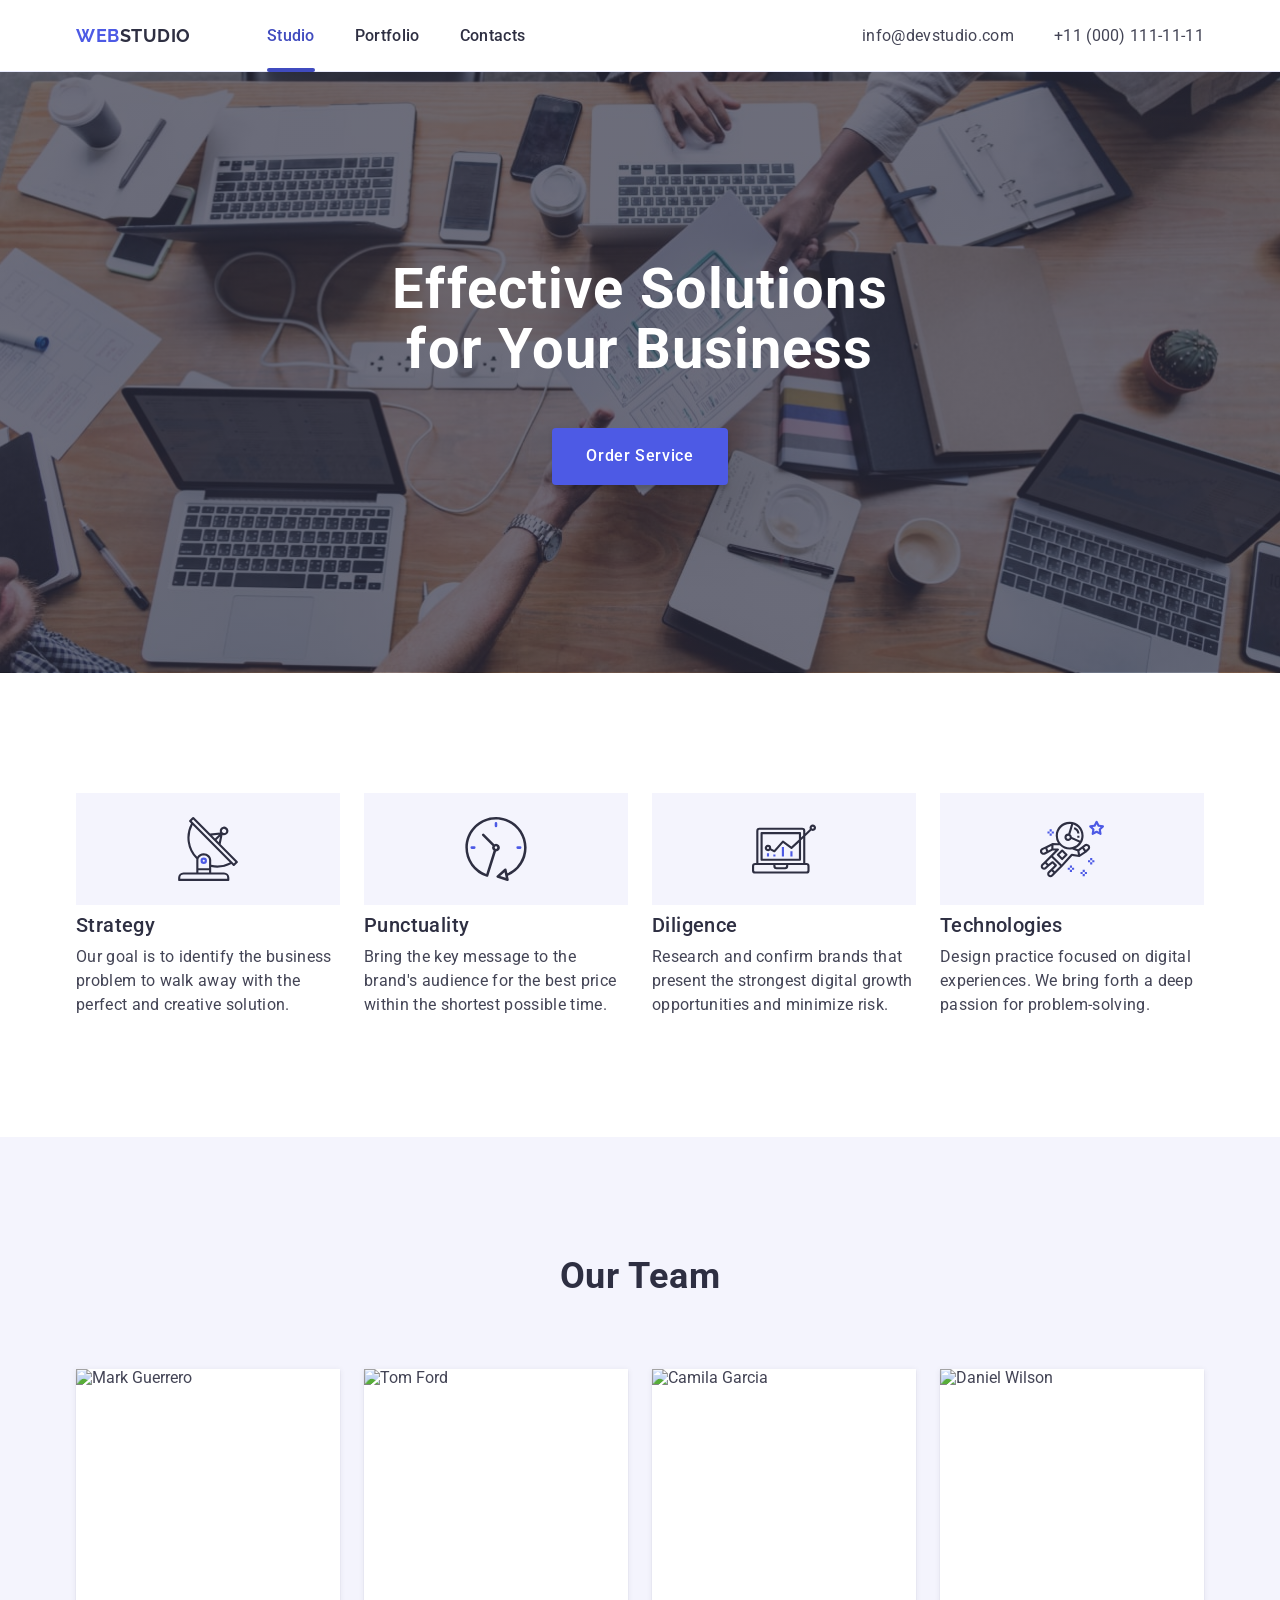
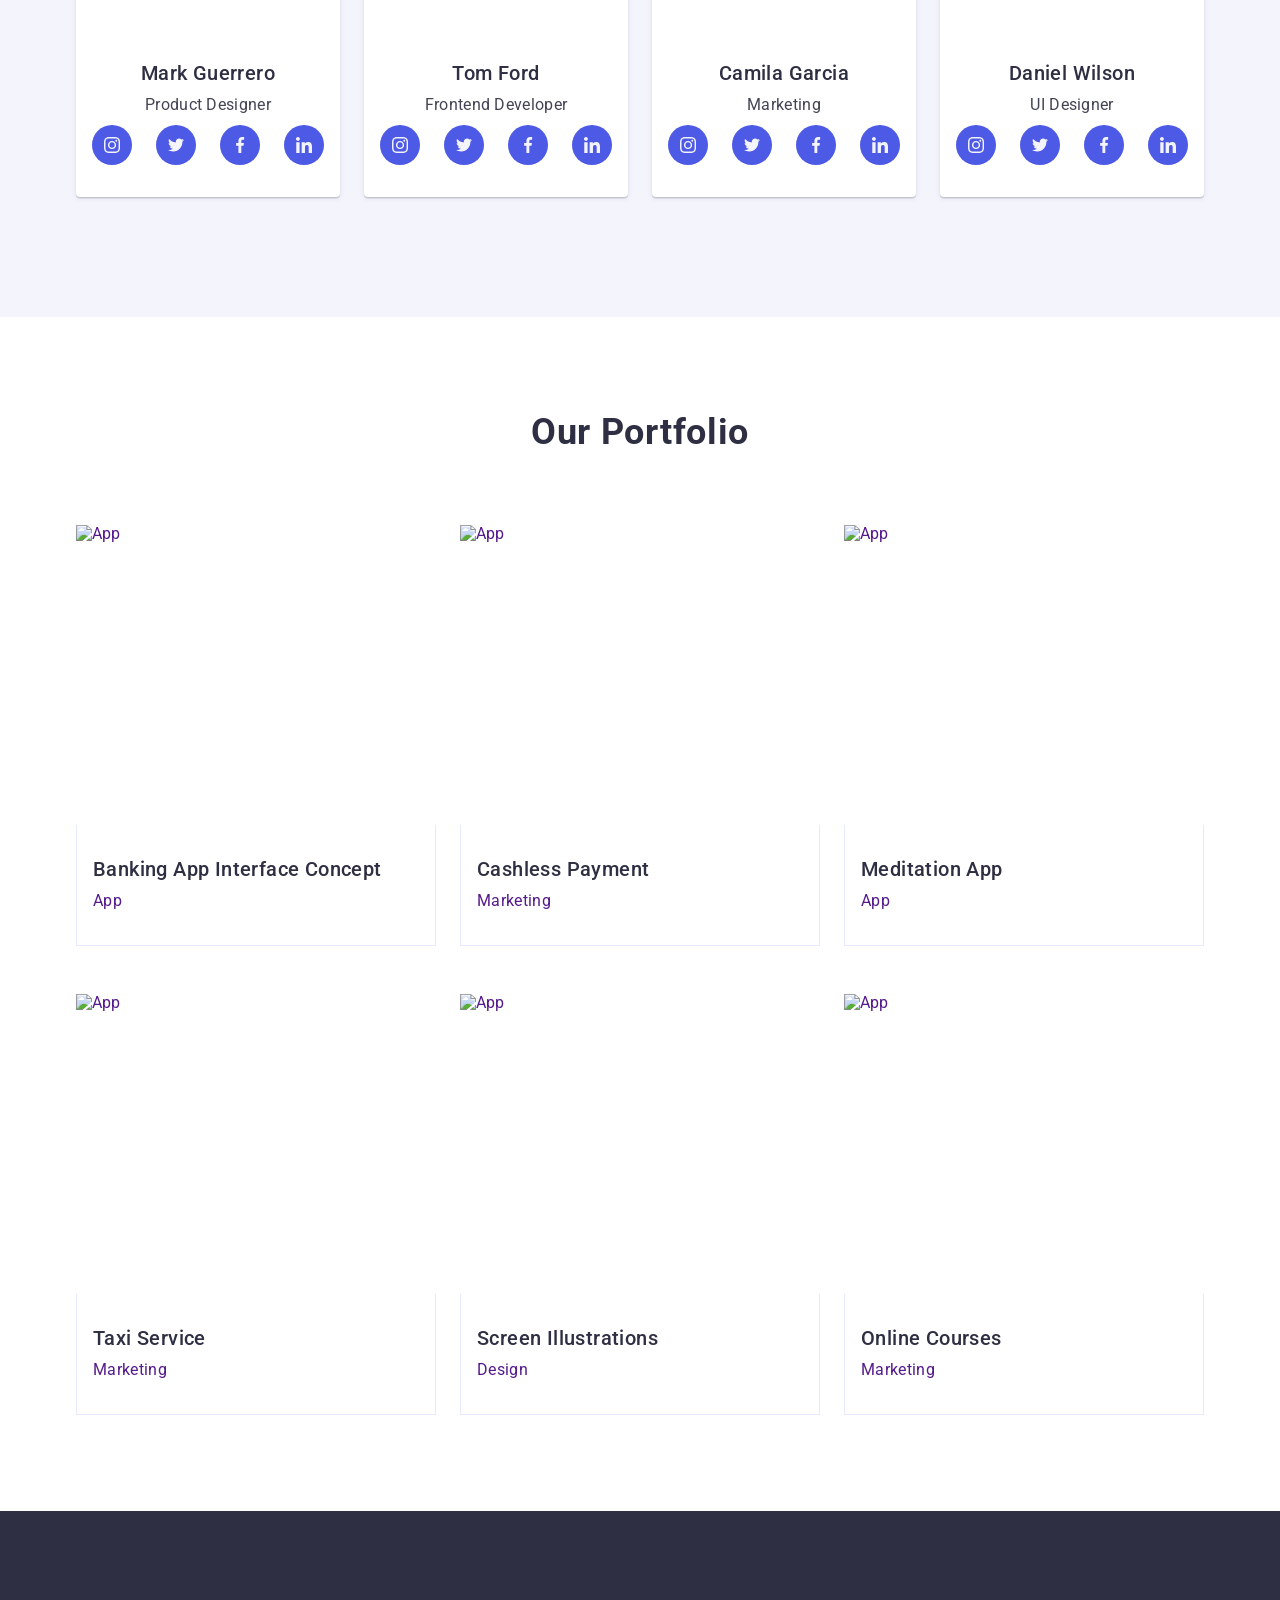
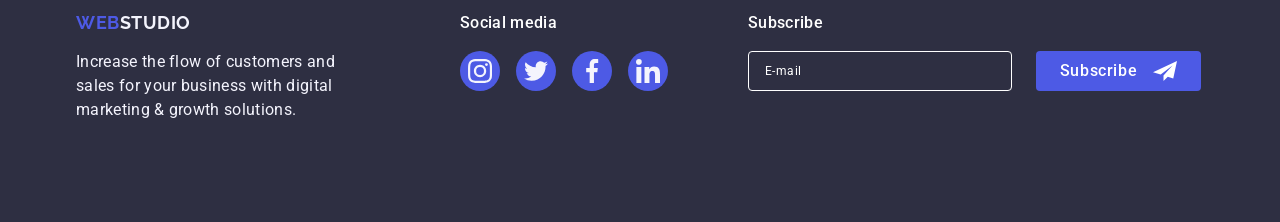
==== commit 148fe4bb: "fixe some problems" ====
--- a/index.html
+++ b/index.html
@@ -652,9 +652,9 @@
           </ul>
         </div>
 
-        <form class="footer-subscribe-field" name="subscribe">
+        <div class="footer-subscribe-wrap">
           <p class="footer-subscribe-text footer-soc-title title">Subscribe</p>
-          <div class="footer-subscribe-wrap">
+          <form class="footer-subscribe-field" name="subscribe">
             <label class="footer-subscribe-label">
               <input
                 type="email"
@@ -666,14 +666,12 @@
             </label>
             <button type="submit" class="subscribe-btn">
               Subscribe
-              <span class="subscribe-thumb">
-                <svg class="subscribe-icon" width="24" height="24">
-                  <use href="./images/icons.svg#icon-plain"></use>
-                </svg>
-              </span>
+              <svg class="subscribe-icon" width="24" height="24">
+                <use href="./images/icons.svg#icon-plain"></use>
+              </svg>
             </button>
-          </div>
-        </form>
+          </form>
+        </div>
       </div>
     </footer>
 
@@ -697,11 +695,9 @@
                 placeholder=" "
                 autocomplete="on"
               />
-              <span class="modal-form-thumb">
-                <svg class="modal-form-icon" width="18" height="24">
-                  <use href="./images/icons.svg#icon-person-black"></use>
-                </svg>
-              </span>
+              <svg class="modal-form-icon" width="18" height="24">
+                <use href="./images/icons.svg#icon-person-black"></use>
+              </svg>
             </span>
           </label>
 
@@ -716,11 +712,9 @@
                 placeholder=" "
                 autocomplete="on"
               />
-              <span class="modal-form-thumb">
-                <svg class="modal-form-icon" width="18" height="24">
-                  <use href="./images/icons.svg#icon-phone-black"></use>
-                </svg>
-              </span>
+              <svg class="modal-form-icon" width="18" height="24">
+                <use href="./images/icons.svg#icon-phone-black"></use>
+              </svg>
             </span>
           </label>
 
@@ -734,11 +728,9 @@
                 autocomplete="on"
                 placeholder=" "
               />
-              <span class="modal-form-thumb">
-                <svg class="modal-form-icon" width="18" height="24">
-                  <use href="./images/icons.svg#icon-email-black"></use>
-                </svg>
-              </span>
+              <svg class="modal-form-icon" width="18" height="24">
+                <use href="./images/icons.svg#icon-email-black"></use>
+              </svg>
             </span>
           </label>
 
@@ -761,7 +753,7 @@
                 required
               />
               <span class="modal-thumb-privacy">
-                <svg class="modal-form-icon" width="10" height="8">
+                <svg class="modal-privacy-icon" width="10" height="8">
                   <use href="./images/icons.svg#icon-vector"></use>
                 </svg>
               </span>
--- a/css/style.css
+++ b/css/style.css
@@ -653,15 +653,12 @@
 .team-soc-icon {
 }
 
-.footer-subscribe-field {
-}
-
 .footer-subscribe-text {
   display: block;
   margin-bottom: 16px;
 }
 
-.footer-subscribe-wrap {
+.footer-subscribe-field {
   display: flex;
   flex-direction: column;
   align-items: center;
@@ -711,7 +708,6 @@
 
   width: 165px;
   height: 40px;
-  padding: 8px 24px;
 
   font-family: 'Roboto', sans-serif;
   font-weight: 500;
@@ -736,13 +732,8 @@
   background-color: var(--pressed-state-color);
 }
 
-.subscribe-thumb {
-  width: 24px;
-  height: 24px;
+.subscribe-icon {
   fill: var(--secondary-title-color);
-}
-
-.subscribe-icon {
 }
 
 /** --------------MODAL */
@@ -885,28 +876,22 @@
   border-color: var(--accent-color);
 }
 
-.modal-form-thumb {
+.modal-form-icon {
   position: absolute;
   top: 50%;
   left: 16px;
 
-  width: 18px;
-  height: 24px;
-
   transform: translateY(-50%);
 
   transition: fill 250ms var(--cubic-regular);
 }
 
-/* .modal-form-input:focus + .modal-form-thumb {
+/* .modal-form-input:focus + .modal-form-icon {
   fill: var(--accent-color);
 } */
 
-.modal-form-wrap:focus-within .modal-form-thumb {
+.modal-form-wrap:focus-within .modal-form-icon {
   fill: var(--accent-color);
-}
-
-.modal-form-icon {
 }
 
 .modal-form-label.modal-textaria {
@@ -1096,7 +1081,7 @@
     text-align: left;
   }
 
-  .footer-subscribe-wrap {
+  .footer-subscribe-field {
     flex-direction: row;
     gap: 24px;
   }
@@ -1247,14 +1232,14 @@
     flex-wrap: wrap;
     gap: 0;
 
-    padding-left: 16px;
+    padding-left: 15px;
   }
 
   .footer-soc-wrap {
     margin-left: 120px;
   }
 
-  .footer-subscribe-field {
+  .footer-subscribe-wrap {
     margin-left: 80px;
   }
 }
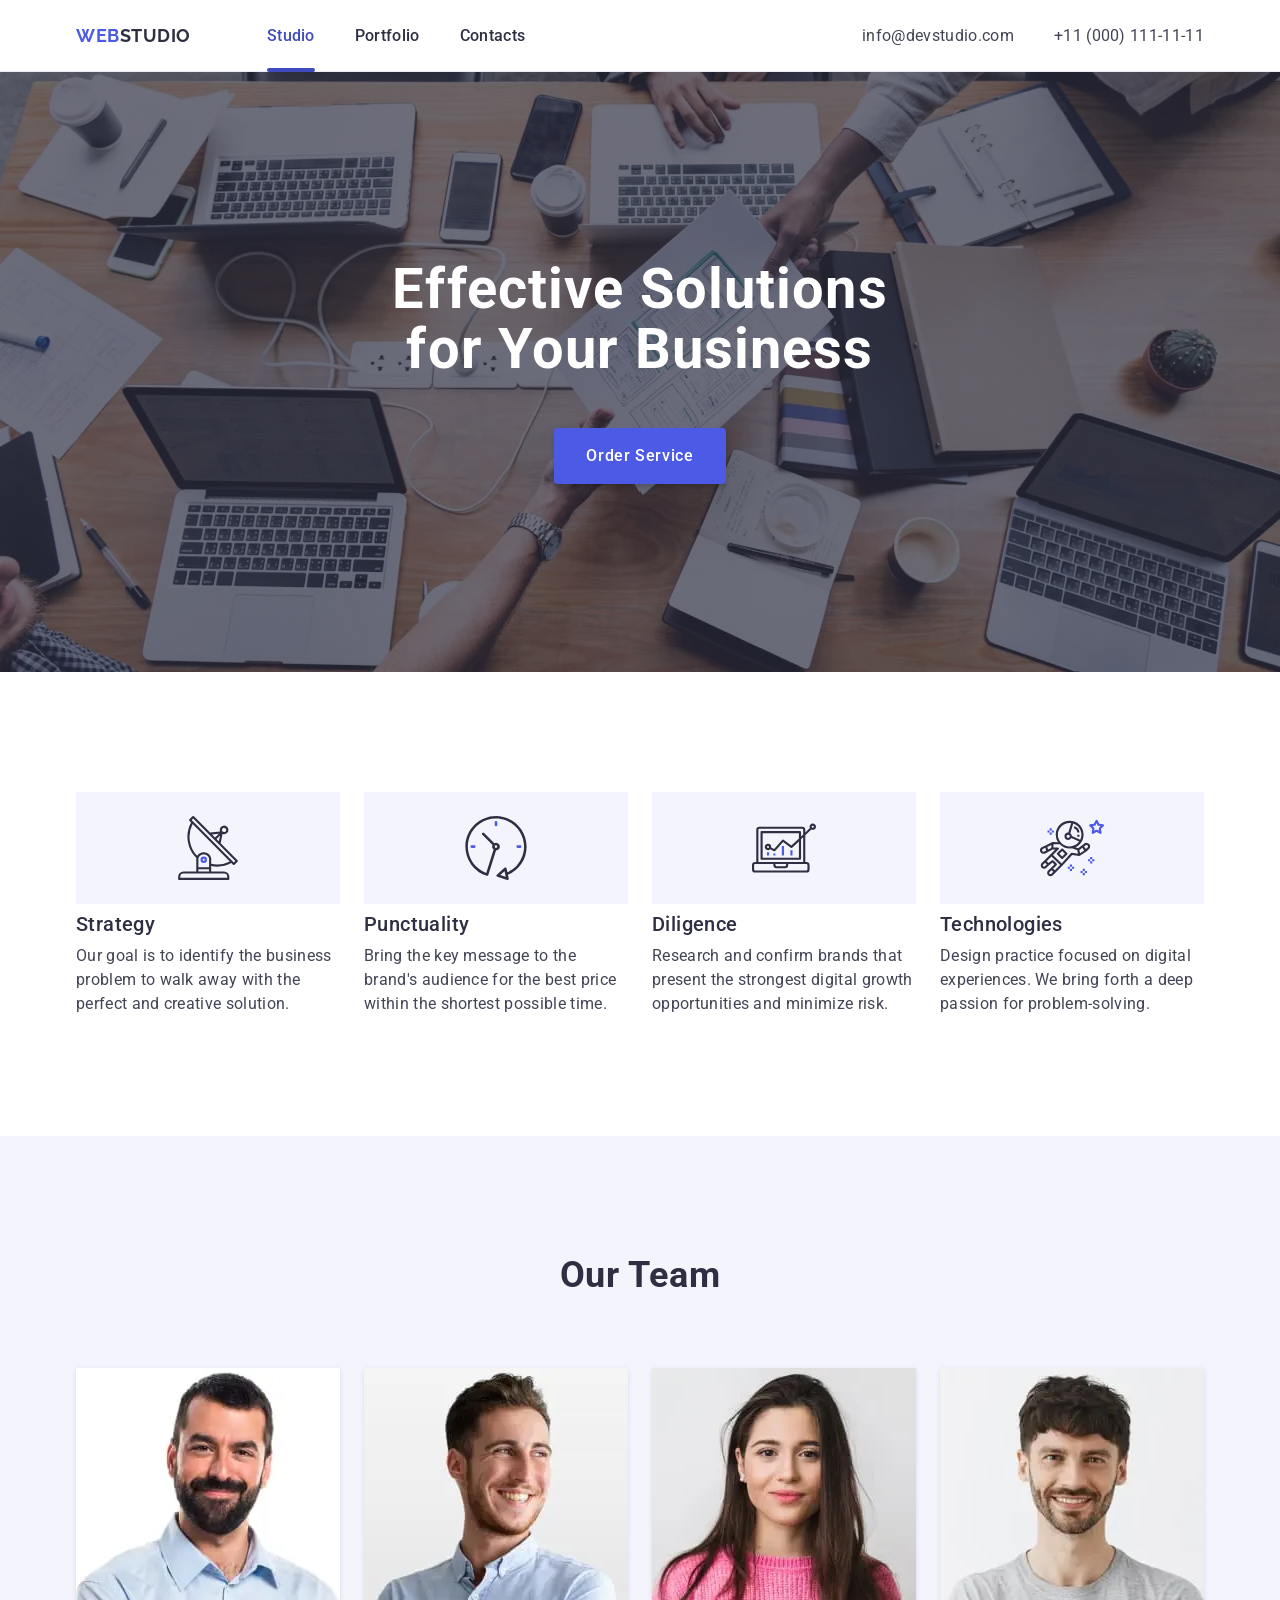
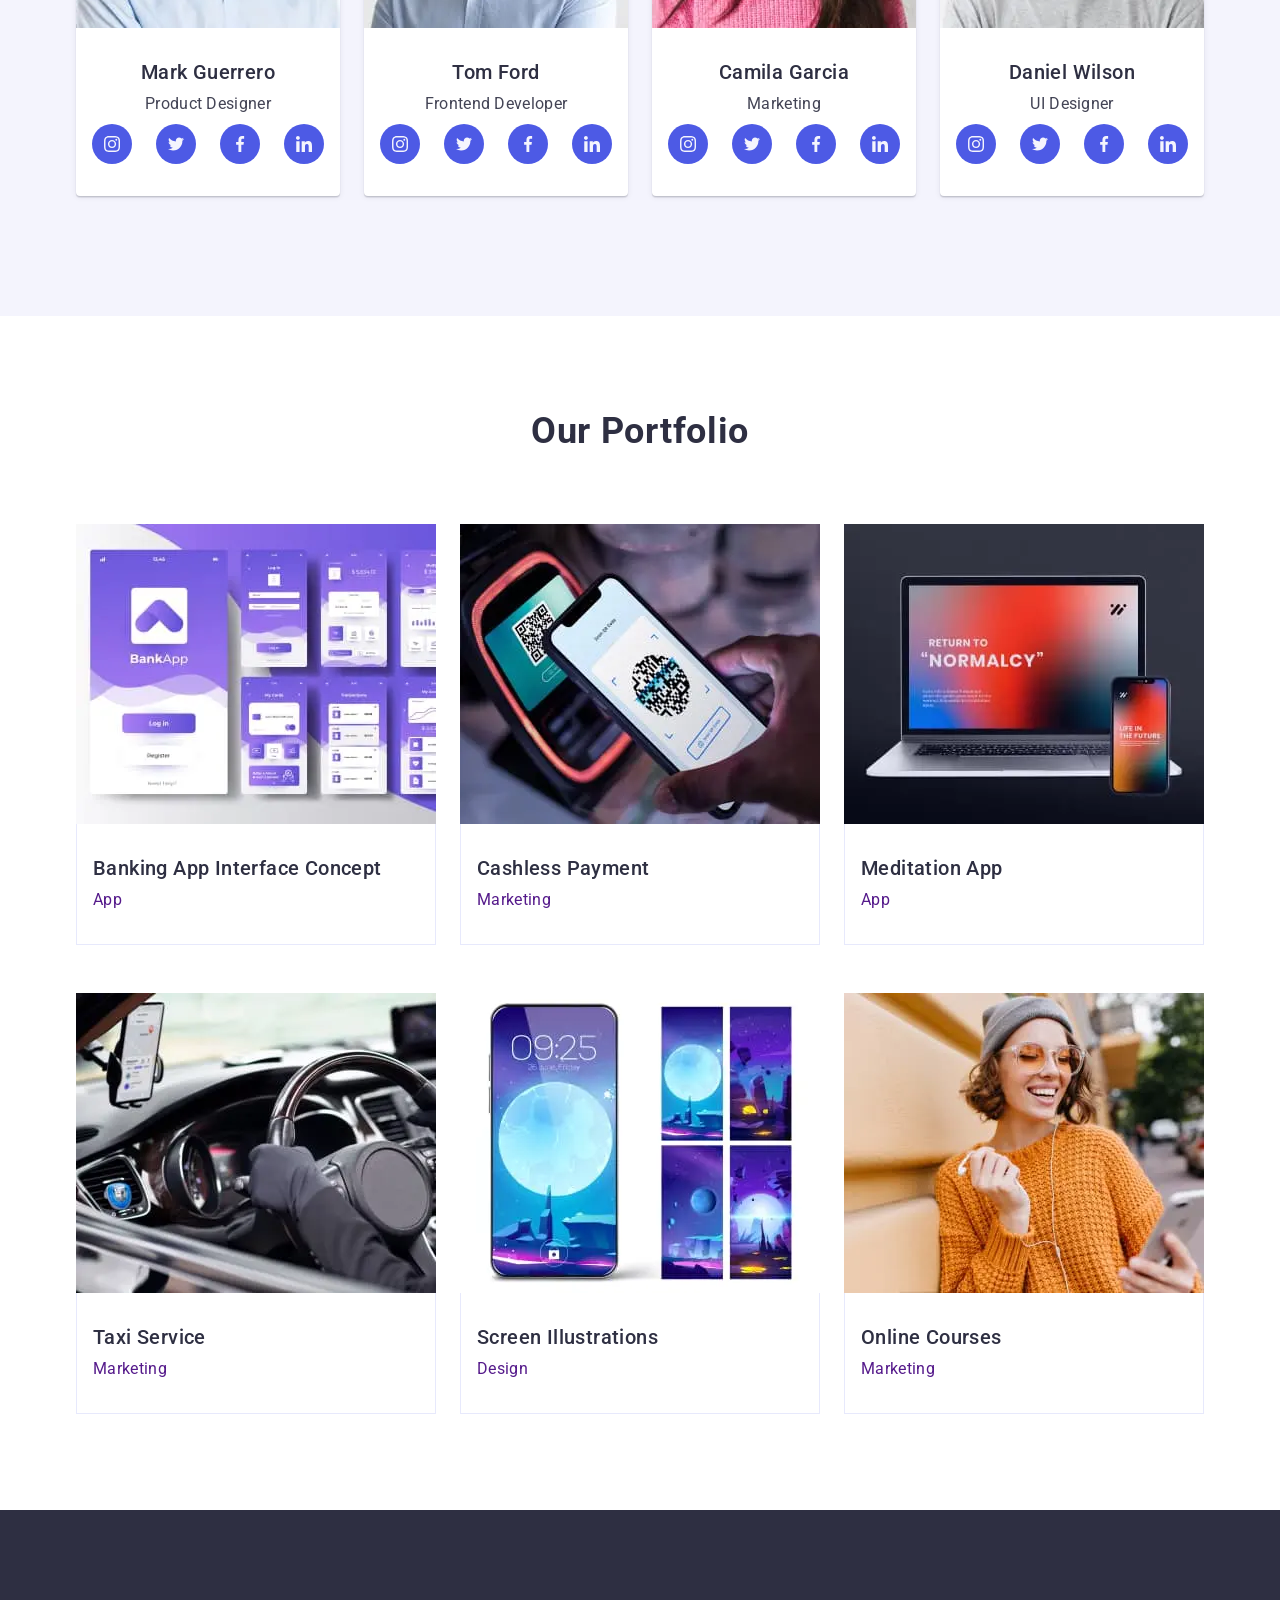
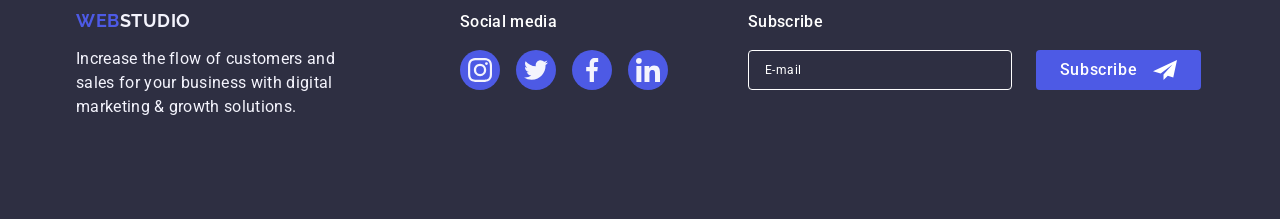
==== commit 8e3c0c6a: "changed jpg to webp" ====
--- a/index.html
+++ b/index.html
@@ -193,8 +193,8 @@
           <ul class="team-list">
             <li class="team-item">
               <img
-                srcset="./images/mark-guerrero.jpg 1x, ./images/mark-guerrero@2x.jpg 2x"
-                src="./images/mark-guerrero.jpg"
+                srcset="./images/mark-guerrero.webp 1x, ./images/mark-guerrero@2x.webp 2x"
+                src="./images/mark-guerrero.webp"
                 alt="Mark Guerrero"
                 width="264"
                 height="260"
@@ -236,8 +236,8 @@
             </li>
             <li class="team-item">
               <img
-                srcset="./images/tom-ford.jpg 1x, ./images/tom-ford@2x.jpg 2x"
-                src="./images/tom-ford.jpg"
+                srcset="./images/tom-ford.webp 1x, ./images/tom-ford@2x.webp 2x"
+                src="./images/tom-ford.webp"
                 alt="Tom Ford"
                 width="264"
                 height="260"
@@ -279,8 +279,8 @@
             </li>
             <li class="team-item">
               <img
-                srcset="./images/camila-garcia.jpg 1x, ./images/camila-garcia@2x.jpg 2x"
-                src="./images/camila-garcia.jpg"
+                srcset="./images/camila-garcia.webp 1x, ./images/camila-garcia@2x.webp 2x"
+                src="./images/camila-garcia.webp"
                 alt="Camila Garcia"
                 width="264"
                 height="260"
@@ -322,8 +322,8 @@
             </li>
             <li class="team-item">
               <img
-                srcset="./images/daniel-wilson.jpg 1x, ./images/daniel-wilson@2x.jpg 2x"
-                src="./images/daniel-wilson.jpg"
+                srcset="./images/daniel-wilson.webp 1x, ./images/daniel-wilson@2x.webp 2x"
+                src="./images/daniel-wilson.webp"
                 alt="Daniel Wilson"
                 width="264"
                 height="260"
@@ -378,24 +378,24 @@
                 <div class="portfolio-overlay">
                   <picture>
                     <source
-                      srcset="./images/services-img-1.jpg 1x, ./images/services-img-1-@2.jpg 2x"
+                      srcset="./images/services-img-1.webp 1x, ./images/services-img-1-@2.webp 2x"
                       media="(min-width: 1158px)"
                     />
                     <source
                       srcset="
-                        ./images/services-img-1-tab.jpg    1x,
-                        ./images/services-img-1-@2-tab.jpg 2x
+                        ./images/services-img-1-tab.webp    1x,
+                        ./images/services-img-1-@2-tab.webp 2x
                       "
                       media="(min-width: 768px)"
                     />
                     <source
                       srcset="
-                        ./images/services-img-1-mob.jpg    1x,
-                        ./images/services-img-1-@2-mob.jpg 2x
+                        ./images/services-img-1-mob.webp    1x,
+                        ./images/services-img-1-@2-mob.webp 2x
                       "
                       media="(min-width: 320px)"
                     />
-                    <img src="./images/services-img-1.jpg" alt="App" width="360" height="300" />
+                    <img src="./images/services-img-1.webp" alt="App" width="360" height="300" />
                   </picture>
 
                   <div class="portfolio-wrap-text">
@@ -416,24 +416,24 @@
                 <div class="portfolio-overlay">
                   <picture>
                     <source
-                      srcset="./images/services-img-2.jpg 1x, ./images/services-img-2-@2.jpg 2x"
+                      srcset="./images/services-img-2.webp 1x, ./images/services-img-2-@2.webp 2x"
                       media="(min-width: 1158px)"
                     />
                     <source
                       srcset="
-                        ./images/services-img-2-tab.jpg    1x,
-                        ./images/services-img-2-@2-tab.jpg 2x
+                        ./images/services-img-2-tab.webp    1x,
+                        ./images/services-img-2-@2-tab.webp 2x
                       "
                       media="(min-width: 768px)"
                     />
                     <source
                       srcset="
-                        ./images/services-img-2-mob.jpg    1x,
-                        ./images/services-img-2-@2-mob.jpg 2x
+                        ./images/services-img-2-mob.webp    1x,
+                        ./images/services-img-2-@2-mob.webp 2x
                       "
                       media="(min-width: 320px)"
                     />
-                    <img src="./images/services-img-2.jpg" alt="App" width="360" height="300" />
+                    <img src="./images/services-img-2.webp" alt="App" width="360" height="300" />
                   </picture>
 
                   <div class="portfolio-wrap-text">
@@ -454,24 +454,24 @@
                 <div class="portfolio-overlay">
                   <picture>
                     <source
-                      srcset="./images/services-img-3.jpg 1x, ./images/services-img-3-@2.jpg 2x"
+                      srcset="./images/services-img-3.webp 1x, ./images/services-img-3-@2.webp 2x"
                       media="(min-width: 1158px)"
                     />
                     <source
                       srcset="
-                        ./images/services-img-3-tab.jpg    1x,
-                        ./images/services-img-3-@2-tab.jpg 2x
+                        ./images/services-img-3-tab.webp    1x,
+                        ./images/services-img-3-@2-tab.webp 2x
                       "
                       media="(min-width: 768px)"
                     />
                     <source
                       srcset="
-                        ./images/services-img-3-mob.jpg    1x,
-                        ./images/services-img-3-@2-mob.jpg 2x
+                        ./images/services-img-3-mob.webp    1x,
+                        ./images/services-img-3-@2-mob.webp 2x
                       "
                       media="(min-width: 320px)"
                     />
-                    <img src="./images/services-img-3.jpg" alt="App" width="360" height="300" />
+                    <img src="./images/services-img-3.webp" alt="App" width="360" height="300" />
                   </picture>
 
                   <div class="portfolio-wrap-text">
@@ -492,24 +492,24 @@
                 <div class="portfolio-overlay">
                   <picture>
                     <source
-                      srcset="./images/services-img-4.jpg 1x, ./images/services-img-4-@2.jpg 2x"
+                      srcset="./images/services-img-4.webp 1x, ./images/services-img-4-@2.webp 2x"
                       media="(min-width: 1158px)"
                     />
                     <source
                       srcset="
-                        ./images/services-img-4-tab.jpg    1x,
-                        ./images/services-img-4-@2-tab.jpg 2x
+                        ./images/services-img-4-tab.webp    1x,
+                        ./images/services-img-4-@2-tab.webp 2x
                       "
                       media="(min-width: 768px)"
                     />
                     <source
                       srcset="
-                        ./images/services-img-4-mob.jpg    1x,
-                        ./images/services-img-4-@2-mob.jpg 2x
+                        ./images/services-img-4-mob.webp    1x,
+                        ./images/services-img-4-@2-mob.webp 2x
                       "
                       media="(min-width: 320px)"
                     />
-                    <img src="./images/services-img-4.jpg" alt="App" width="360" height="300" />
+                    <img src="./images/services-img-4.webp" alt="App" width="360" height="300" />
                   </picture>
 
                   <div class="portfolio-wrap-text">
@@ -530,24 +530,24 @@
                 <div class="portfolio-overlay">
                   <picture>
                     <source
-                      srcset="./images/services-img-5.jpg 1x, ./images/services-img-5-@2.jpg 2x"
+                      srcset="./images/services-img-5.webp 1x, ./images/services-img-5-@2.webp 2x"
                       media="(min-width: 1158px)"
                     />
                     <source
                       srcset="
-                        ./images/services-img-5-tab.jpg    1x,
-                        ./images/services-img-5-@2-tab.jpg 2x
+                        ./images/services-img-5-tab.webp    1x,
+                        ./images/services-img-5-@2-tab.webp 2x
                       "
                       media="(min-width: 768px)"
                     />
                     <source
                       srcset="
-                        ./images/services-img-5-mob.jpg    1x,
-                        ./images/services-img-5-@2-mob.jpg 2x
+                        ./images/services-img-5-mob.webp    1x,
+                        ./images/services-img-5-@2-mob.webp 2x
                       "
                       media="(min-width: 320px)"
                     />
-                    <img src="./images/services-img-5.jpg" alt="App" width="360" height="300" />
+                    <img src="./images/services-img-5.webp" alt="App" width="360" height="300" />
                   </picture>
 
                   <div class="portfolio-wrap-text">
@@ -568,24 +568,24 @@
                 <div class="portfolio-overlay">
                   <picture>
                     <source
-                      srcset="./images/services-img-6.jpg 1x, ./images/services-img-6-@2.jpg 2x"
+                      srcset="./images/services-img-6.webp 1x, ./images/services-img-6-@2.webp 2x"
                       media="(min-width: 1158px)"
                     />
                     <source
                       srcset="
-                        ./images/services-img-6-tab.jpg    1x,
-                        ./images/services-img-6-@2-tab.jpg 2x
+                        ./images/services-img-6-tab.webp    1x,
+                        ./images/services-img-6-@2-tab.webp 2x
                       "
                       media="(min-width: 768px)"
                     />
                     <source
                       srcset="
-                        ./images/services-img-6-mob.jpg    1x,
-                        ./images/services-img-6-@2-mob.jpg 2x
+                        ./images/services-img-6-mob.webp    1x,
+                        ./images/services-img-6-@2-mob.webp 2x
                       "
                       media="(min-width: 320px)"
                     />
-                    <img src="./images/services-img-6.jpg" alt="App" width="360" height="300" />
+                    <img src="./images/services-img-6.webp" alt="App" width="360" height="300" />
                   </picture>
 
                   <div class="portfolio-wrap-text">
--- a/css/style.css
+++ b/css/style.css
@@ -87,7 +87,7 @@
 .btn {
   font-weight: 500;
   font-size: 16px;
-  line-height: 1.3;
+  line-height: 1.5;
   letter-spacing: 0.04em;
 
   cursor: pointer;
@@ -142,13 +142,13 @@
 }
 
 .logo {
-  padding-top: 24px;
-  padding-bottom: 23px;
+  padding-top: 17px;
+  padding-bottom: 17px;
 
   font-family: 'Raleway', sans-serif;
   font-weight: 700;
   font-size: 18px;
-  line-height: 1.33;
+  line-height: 1.17;
   letter-spacing: 0.03em;
   text-transform: uppercase;
   color: var(--accent-color);
@@ -239,19 +239,14 @@
   gap: 40px;
 
   background: #fff;
-
-  /* opacity: 0;
-  visibility: hidden;
-  pointer-events: none; */
+  overflow-y: auto;
+
   transform: translate(100%);
   transition: transform 450ms var(--cubic-regular);
 }
 
 .is-open {
   transform: translate(0);
-  /* opacity: 1;
-  visibility: visible;
-  pointer-events: auto; */
 }
 
 .mob-menu > .modal-btn {
@@ -310,17 +305,23 @@
 /** ---------------------------HERO */
 
 .hero {
-  max-width: 320px;
-  min-height: 432px;
+  max-width: 1440px;
+  min-height: calc(100vh - 56px);
   margin: 0 auto;
 
   padding-top: 72px;
   padding-bottom: 72px;
 
-  text-align: center;
+  display: flex;
+  flex-direction: column;
+  justify-content: center;
+  align-items: center;
+  gap: 72px;
+
+  /* text-align: center; */
 
   background-color: var(--first-bgc);
-  background-image: var(--hero-gradient), url(../images/people-office-mob.jpg);
+  background-image: var(--hero-gradient), url(../images/people-office-mob.webp);
   background-repeat: no-repeat;
   background-position: center;
   background-size: cover;
@@ -328,18 +329,18 @@
 
 @media screen and (min-resolution: 192dpi), (min-resolution: 2dppx) {
   .hero {
-    background-image: var(--hero-gradient), url(../images/people-office-mob@2x.jpg);
+    background-image: var(--hero-gradient), url(../images/people-office-mob@2x.webp);
   }
 }
 
 .hero-title {
   max-width: 216px;
-  margin-bottom: 72px;
+  /* margin-bottom: 72px; */
 
   font-size: 36px;
   color: var(--secondary-title-color);
-  margin-right: auto;
-  margin-left: auto;
+  /* margin-right: auto; */
+  /* margin-left: auto; */
 }
 
 .hero-title.heading {
@@ -353,7 +354,7 @@
   color: var(--secondary-title-color);
 
   background-color: var(--accent-color);
-  border-color: transparent;
+  border: none;
   border-radius: 4px;
   box-shadow: 0 4px 4px 0 rgba(0, 0, 0, 0.15);
 
@@ -386,7 +387,20 @@
 }
 
 .about-thumb-icon {
-  display: none;
+  display: flex;
+  justify-content: center;
+  align-items: center;
+  width: 264px;
+  height: 112px;
+  margin-bottom: 8px;
+
+  background-color: var(--second-bgc);
+}
+
+@media screen and (max-width: 1157px) {
+  .about-thumb-icon {
+    display: none;
+  }
 }
 
 .about-icon {
@@ -774,6 +788,8 @@
     0 1px 1px 0 rgba(0, 0, 0, 0.14);
 
   background-color: #fcfcfc;
+
+  overflow-y: auto;
 }
 
 .backdrop.is-hidden > .modal {
@@ -792,7 +808,7 @@
   margin-bottom: 24px;
 
   border: 1px solid rgba(0, 0, 0, 0.1);
-  border-radius: 100%;
+  border-radius: 50%;
 
   background-color: #e7e9fc;
 
@@ -923,6 +939,12 @@
   margin-bottom: 24px;
 }
 
+@media screen and (max-width: 767px) {
+  .modal-form-field {
+    align-items: center;
+  }
+}
+
 .modal-form-privacy {
 }
 
@@ -975,6 +997,11 @@
     margin: 0 auto;
   }
 
+  .logo {
+    padding-top: 24px;
+    padding-bottom: 23px;
+  }
+
   .navigation-list {
     display: flex;
     gap: var(--header-gap);
@@ -997,23 +1024,22 @@
   }
 
   .hero {
-    max-width: 768px;
-    min-height: 436px;
+    min-height: calc(100vh - 72px);
     padding-top: 112px;
     padding-bottom: 112px;
-
-    background-image: var(--hero-gradient), url(../images/people-office-tab.jpg);
+    gap: 36px;
+
+    background-image: var(--hero-gradient), url(../images/people-office-tab.webp);
   }
 
   @media screen and (min-resolution: 192dpi), (min-resolution: 2dppx) {
     .hero {
-      background-image: var(--hero-gradient), url(../images/people-office-tab@2x.jpg);
+      background-image: var(--hero-gradient), url(../images/people-office-tab@2x.webp);
     }
   }
 
   .hero-title {
     max-width: 496px;
-    margin-bottom: 36px;
 
     font-size: 56px;
   }
@@ -1134,22 +1160,18 @@
   }
 
   .hero {
-    max-width: 1440px;
     min-height: 600px;
     padding-top: 188px;
     padding-bottom: 188px;
-
-    background-image: var(--hero-gradient), url(../images/people-office.jpg);
+    gap: 48px;
+
+    background-image: var(--hero-gradient), url(../images/people-office.webp);
   }
 
   @media screen and (min-resolution: 192dpi), (min-resolution: 2dppx) {
     .hero {
-      background-image: var(--hero-gradient), url(../images/people-office@2x.jpg);
+      background-image: var(--hero-gradient), url(../images/people-office@2x.webp);
     }
-  }
-
-  .hero-title {
-    margin-bottom: 48px;
   }
 
   .about {
@@ -1163,17 +1185,6 @@
 
   .about-item {
     flex-basis: calc((100% - 3 * var(--regular-gap)) / 4);
-  }
-
-  .about-thumb-icon {
-    display: flex;
-    justify-content: center;
-    align-items: center;
-    width: 264px;
-    height: 112px;
-    margin-bottom: 8px;
-
-    background-color: var(--second-bgc);
   }
 
   .about-title {
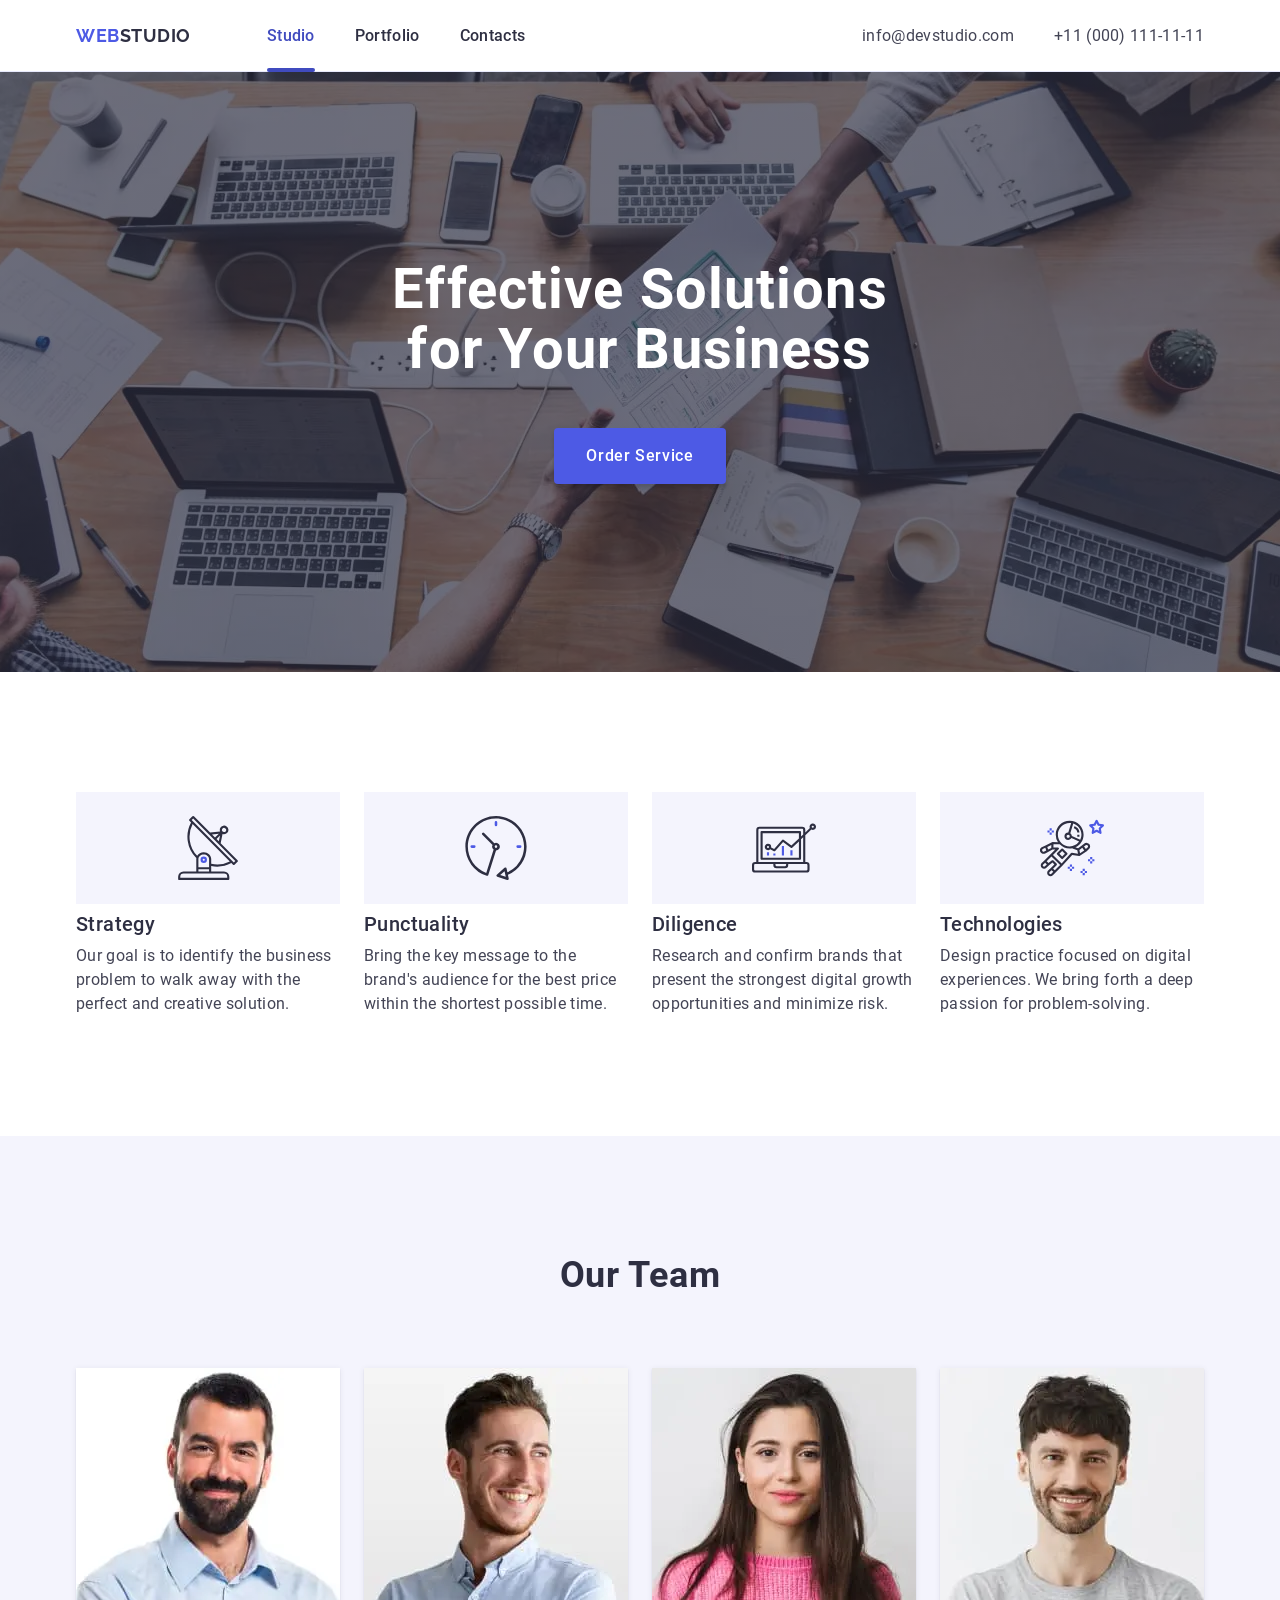
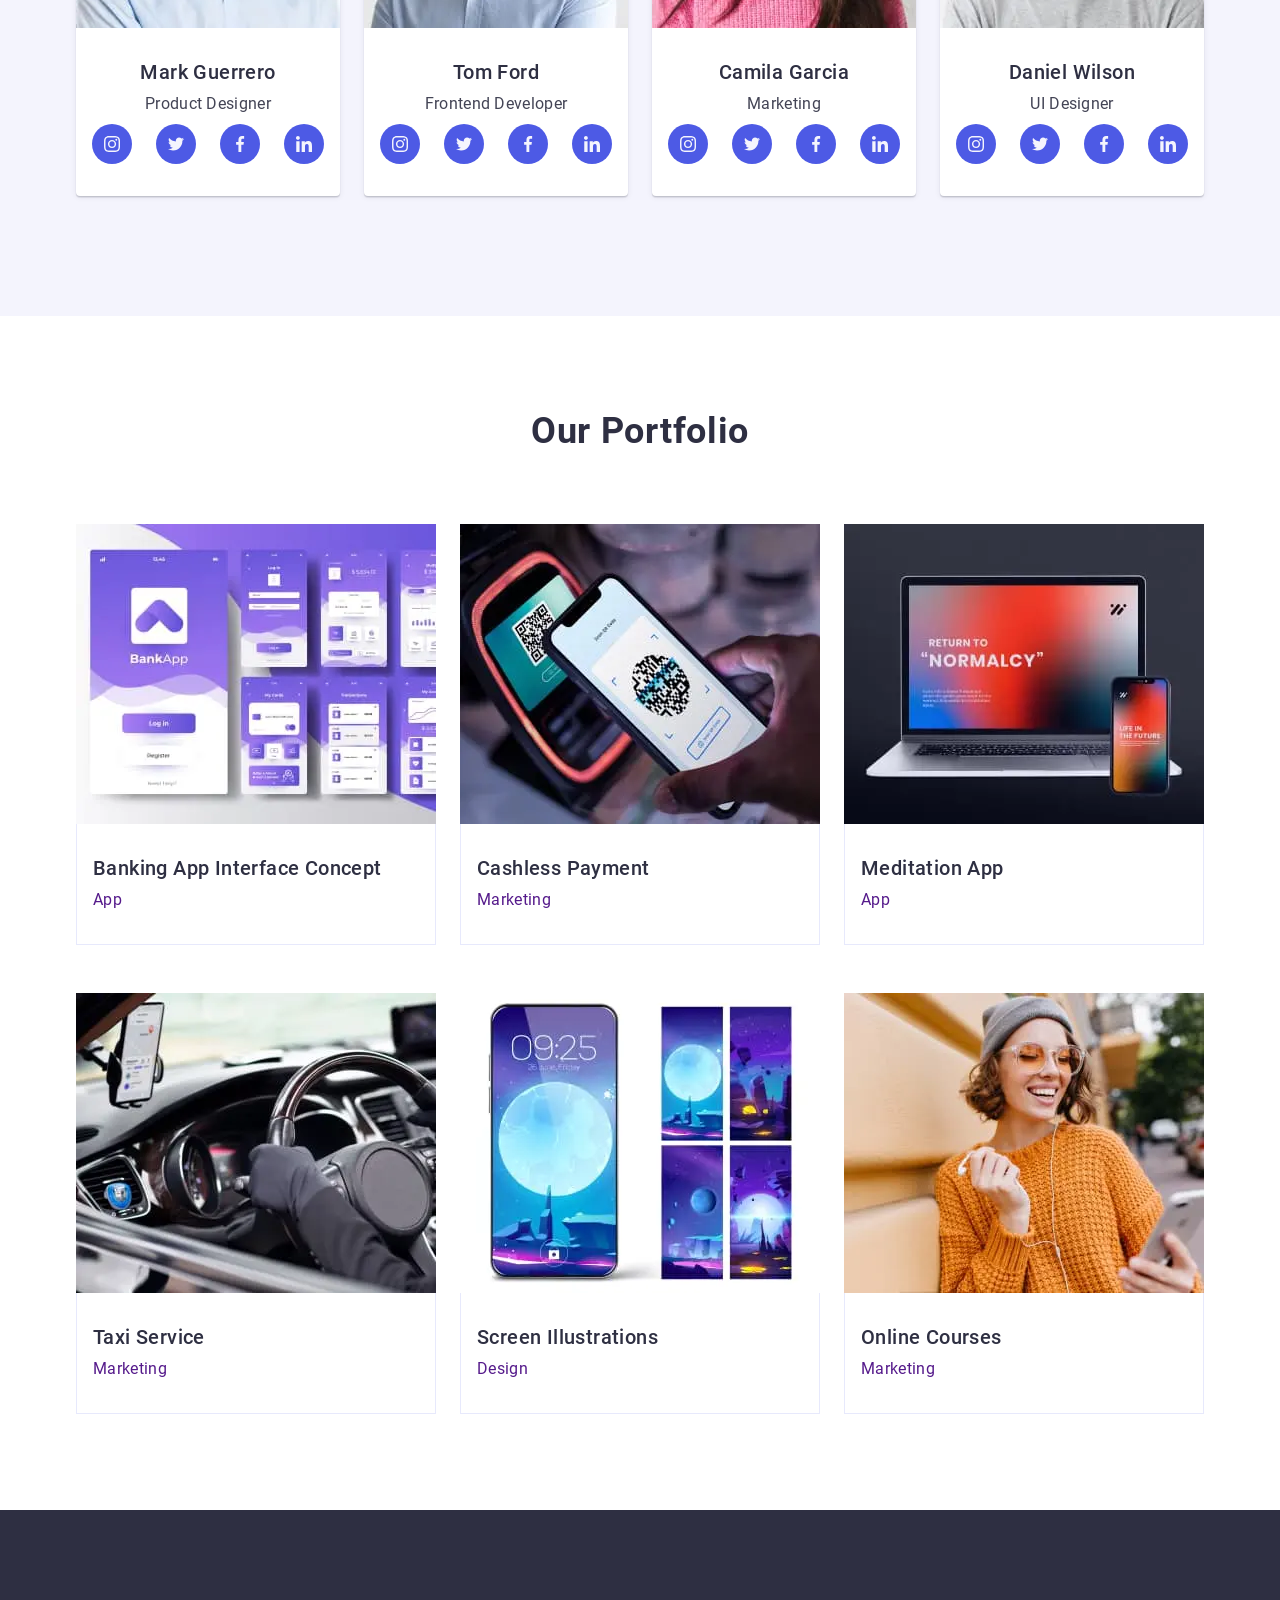
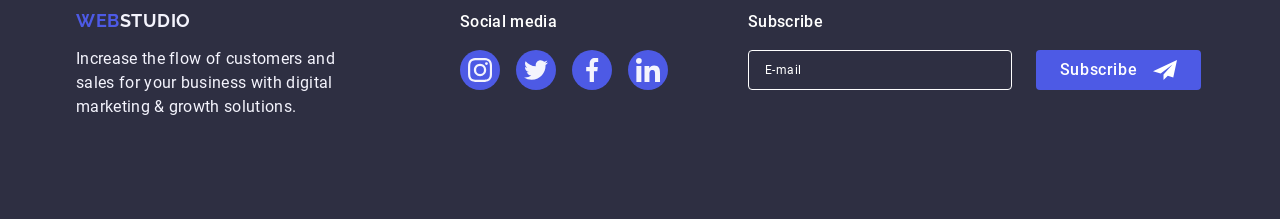
==== commit 56a900e7: "add local fonts" ====
--- a/index.html
+++ b/index.html
@@ -3,6 +3,9 @@
   <head>
     <meta charset="UTF-8" />
     <meta name="viewport" content="width=device-width, initial-scale=1.0" />
+    <meta name="description" content="Web Studio" />
+    <link rel="icon" type="image/svg+xml" href="./public/favicon.svg" />
+
     <title>Studio</title>
     <link
       rel="stylesheet"
@@ -11,12 +14,7 @@
       crossorigin="anonymous"
       referrerpolicy="no-referrer"
     />
-    <link rel="preconnect" href="https://fonts.googleapis.com" />
-    <link rel="preconnect" href="https://fonts.gstatic.com" crossorigin />
-    <link
-      href="https://fonts.googleapis.com/css2?family=Raleway:wght@700&family=Roboto:wght@400;500;700;900&display=swap"
-      rel="stylesheet"
-    />
+    <link rel="stylesheet" href="./css/fonts.css" />
     <link rel="stylesheet" href="./css/style.css" />
   </head>
   <body>
@@ -55,7 +53,7 @@
       </div>
 
       <div class="mob-menu">
-        <button class="modal-btn" type="button">
+        <button aria-label="Close" class="modal-btn" type="button">
           <svg class="modal-icon" width="8" height="8">
             <use href="./images/icons.svg#icon-close-modal"></use>
           </svg>
@@ -88,28 +86,28 @@
 
           <ul class="team-soc-list">
             <li class="team-soc-item">
-              <a href="" class="team-soc-link">
+              <a aria-label="Link" href="" class="team-soc-link">
                 <svg class="team-soc-icon" width="24" height="24">
                   <use href="./images/icons.svg#icon-instagram"></use>
                 </svg>
               </a>
             </li>
             <li class="team-soc-item">
-              <a href="" class="team-soc-link">
+              <a aria-label="Link" href="" class="team-soc-link">
                 <svg class="team-soc-icon" width="24" height="24">
                   <use href="./images/icons.svg#icon-twitter"></use>
                 </svg>
               </a>
             </li>
             <li class="team-soc-item">
-              <a href="" class="team-soc-link">
+              <a aria-label="Link" href="" class="team-soc-link">
                 <svg class="team-soc-icon" width="24" height="24">
                   <use href="./images/icons.svg#icon-facebook"></use>
                 </svg>
               </a>
             </li>
             <li class="team-soc-item">
-              <a href="" class="team-soc-link">
+              <a aria-label="Link" href="" class="team-soc-link">
                 <svg class="team-soc-icon" width="24" height="24">
                   <use href="./images/icons.svg#icon-linkedin"></use>
                 </svg>
@@ -193,6 +191,7 @@
           <ul class="team-list">
             <li class="team-item">
               <img
+                loading="lazy"
                 srcset="./images/mark-guerrero.webp 1x, ./images/mark-guerrero@2x.webp 2x"
                 src="./images/mark-guerrero.webp"
                 alt="Mark Guerrero"
@@ -204,28 +203,28 @@
                 <p class="team-item-text text">Product Designer</p>
                 <ul class="team-soc-list">
                   <li class="team-soc-item">
-                    <a href="" class="team-soc-link">
+                    <a aria-label="Link" href="" class="team-soc-link">
                       <svg class="team-soc-icon" width="16" height="16">
                         <use href="./images/icons.svg#icon-instagram"></use>
                       </svg>
                     </a>
                   </li>
                   <li class="team-soc-item">
-                    <a href="" class="team-soc-link">
+                    <a aria-label="Link" href="" class="team-soc-link">
                       <svg class="team-soc-icon" width="16" height="16">
                         <use href="./images/icons.svg#icon-twitter"></use>
                       </svg>
                     </a>
                   </li>
                   <li class="team-soc-item">
-                    <a href="" class="team-soc-link">
+                    <a aria-label="Link" href="" class="team-soc-link">
                       <svg class="team-soc-icon" width="16" height="16">
                         <use href="./images/icons.svg#icon-facebook"></use>
                       </svg>
                     </a>
                   </li>
                   <li class="team-soc-item">
-                    <a href="" class="team-soc-link">
+                    <a aria-label="Link" href="" class="team-soc-link">
                       <svg class="team-soc-icon" width="16" height="16">
                         <use href="./images/icons.svg#icon-linkedin"></use>
                       </svg>
@@ -236,6 +235,7 @@
             </li>
             <li class="team-item">
               <img
+                loading="lazy"
                 srcset="./images/tom-ford.webp 1x, ./images/tom-ford@2x.webp 2x"
                 src="./images/tom-ford.webp"
                 alt="Tom Ford"
@@ -247,28 +247,28 @@
                 <p class="team-item-text text">Frontend Developer</p>
                 <ul class="team-soc-list">
                   <li class="team-soc-item">
-                    <a href="" class="team-soc-link">
+                    <a aria-label="Link" href="" class="team-soc-link">
                       <svg class="team-soc-icon" width="16" height="16">
                         <use href="./images/icons.svg#icon-instagram"></use>
                       </svg>
                     </a>
                   </li>
                   <li class="team-soc-item">
-                    <a href="" class="team-soc-link">
+                    <a aria-label="Link" href="" class="team-soc-link">
                       <svg class="team-soc-icon" width="16" height="16">
                         <use href="./images/icons.svg#icon-twitter"></use>
                       </svg>
                     </a>
                   </li>
                   <li class="team-soc-item">
-                    <a href="" class="team-soc-link">
+                    <a aria-label="Link" href="" class="team-soc-link">
                       <svg class="team-soc-icon" width="16" height="16">
                         <use href="./images/icons.svg#icon-facebook"></use>
                       </svg>
                     </a>
                   </li>
                   <li class="team-soc-item">
-                    <a href="" class="team-soc-link">
+                    <a aria-label="Link" href="" class="team-soc-link">
                       <svg class="team-soc-icon" width="16" height="16">
                         <use href="./images/icons.svg#icon-linkedin"></use>
                       </svg>
@@ -279,6 +279,7 @@
             </li>
             <li class="team-item">
               <img
+                loading="lazy"
                 srcset="./images/camila-garcia.webp 1x, ./images/camila-garcia@2x.webp 2x"
                 src="./images/camila-garcia.webp"
                 alt="Camila Garcia"
@@ -290,28 +291,28 @@
                 <p class="team-item-text text">Marketing</p>
                 <ul class="team-soc-list">
                   <li class="team-soc-item">
-                    <a href="" class="team-soc-link">
+                    <a aria-label="Link" href="" class="team-soc-link">
                       <svg class="team-soc-icon" width="16" height="16">
                         <use href="./images/icons.svg#icon-instagram"></use>
                       </svg>
                     </a>
                   </li>
                   <li class="team-soc-item">
-                    <a href="" class="team-soc-link">
+                    <a aria-label="Link" href="" class="team-soc-link">
                       <svg class="team-soc-icon" width="16" height="16">
                         <use href="./images/icons.svg#icon-twitter"></use>
                       </svg>
                     </a>
                   </li>
                   <li class="team-soc-item">
-                    <a href="" class="team-soc-link">
+                    <a aria-label="Link" href="" class="team-soc-link">
                       <svg class="team-soc-icon" width="16" height="16">
                         <use href="./images/icons.svg#icon-facebook"></use>
                       </svg>
                     </a>
                   </li>
                   <li class="team-soc-item">
-                    <a href="" class="team-soc-link">
+                    <a aria-label="Link" href="" class="team-soc-link">
                       <svg class="team-soc-icon" width="16" height="16">
                         <use href="./images/icons.svg#icon-linkedin"></use>
                       </svg>
@@ -322,6 +323,7 @@
             </li>
             <li class="team-item">
               <img
+                loading="lazy"
                 srcset="./images/daniel-wilson.webp 1x, ./images/daniel-wilson@2x.webp 2x"
                 src="./images/daniel-wilson.webp"
                 alt="Daniel Wilson"
@@ -333,28 +335,28 @@
                 <p class="team-item-text text">UI Designer</p>
                 <ul class="team-soc-list">
                   <li class="team-soc-item">
-                    <a href="" class="team-soc-link">
+                    <a aria-label="Link" href="" class="team-soc-link">
                       <svg class="team-soc-icon" width="16" height="16">
                         <use href="./images/icons.svg#icon-instagram"></use>
                       </svg>
                     </a>
                   </li>
                   <li class="team-soc-item">
-                    <a href="" class="team-soc-link">
+                    <a aria-label="Link" href="" class="team-soc-link">
                       <svg class="team-soc-icon" width="16" height="16">
                         <use href="./images/icons.svg#icon-twitter"></use>
                       </svg>
                     </a>
                   </li>
                   <li class="team-soc-item">
-                    <a href="" class="team-soc-link">
+                    <a aria-label="Link" href="" class="team-soc-link">
                       <svg class="team-soc-icon" width="16" height="16">
                         <use href="./images/icons.svg#icon-facebook"></use>
                       </svg>
                     </a>
                   </li>
                   <li class="team-soc-item">
-                    <a href="" class="team-soc-link">
+                    <a aria-label="Link" href="" class="team-soc-link">
                       <svg class="team-soc-icon" width="16" height="16">
                         <use href="./images/icons.svg#icon-linkedin"></use>
                       </svg>
@@ -374,7 +376,7 @@
 
           <ul class="portfolio-list">
             <li class="portfolio-item">
-              <a class="portfolio-link-thumb link" href="">
+              <a aria-label="Product" class="portfolio-link-thumb link" href="">
                 <div class="portfolio-overlay">
                   <picture>
                     <source
@@ -395,7 +397,13 @@
                       "
                       media="(min-width: 320px)"
                     />
-                    <img src="./images/services-img-1.webp" alt="App" width="360" height="300" />
+                    <img
+                      loading="lazy"
+                      src="./images/services-img-1.webp"
+                      alt="App"
+                      width="360"
+                      height="300"
+                    />
                   </picture>
 
                   <div class="portfolio-wrap-text">
@@ -412,7 +420,7 @@
               </a>
             </li>
             <li class="portfolio-item">
-              <a class="portfolio-link-thumb link" href="">
+              <a aria-label="Product" class="portfolio-link-thumb link" href="">
                 <div class="portfolio-overlay">
                   <picture>
                     <source
@@ -433,7 +441,13 @@
                       "
                       media="(min-width: 320px)"
                     />
-                    <img src="./images/services-img-2.webp" alt="App" width="360" height="300" />
+                    <img
+                      loading="lazy"
+                      src="./images/services-img-2.webp"
+                      alt="App"
+                      width="360"
+                      height="300"
+                    />
                   </picture>
 
                   <div class="portfolio-wrap-text">
@@ -450,7 +464,7 @@
               </a>
             </li>
             <li class="portfolio-item">
-              <a class="portfolio-link-thumb link" href="">
+              <a aria-label="Product" class="portfolio-link-thumb link" href="">
                 <div class="portfolio-overlay">
                   <picture>
                     <source
@@ -471,7 +485,13 @@
                       "
                       media="(min-width: 320px)"
                     />
-                    <img src="./images/services-img-3.webp" alt="App" width="360" height="300" />
+                    <img
+                      loading="lazy"
+                      src="./images/services-img-3.webp"
+                      alt="App"
+                      width="360"
+                      height="300"
+                    />
                   </picture>
 
                   <div class="portfolio-wrap-text">
@@ -488,7 +508,7 @@
               </a>
             </li>
             <li class="portfolio-item">
-              <a class="portfolio-link-thumb link" href="">
+              <a aria-label="Product" class="portfolio-link-thumb link" href="">
                 <div class="portfolio-overlay">
                   <picture>
                     <source
@@ -509,7 +529,13 @@
                       "
                       media="(min-width: 320px)"
                     />
-                    <img src="./images/services-img-4.webp" alt="App" width="360" height="300" />
+                    <img
+                      loading="lazy"
+                      src="./images/services-img-4.webp"
+                      alt="App"
+                      width="360"
+                      height="300"
+                    />
                   </picture>
 
                   <div class="portfolio-wrap-text">
@@ -526,7 +552,7 @@
               </a>
             </li>
             <li class="portfolio-item">
-              <a class="portfolio-link-thumb link" href="">
+              <a aria-label="Product" class="portfolio-link-thumb link" href="">
                 <div class="portfolio-overlay">
                   <picture>
                     <source
@@ -547,7 +573,13 @@
                       "
                       media="(min-width: 320px)"
                     />
-                    <img src="./images/services-img-5.webp" alt="App" width="360" height="300" />
+                    <img
+                      loading="lazy"
+                      src="./images/services-img-5.webp"
+                      alt="App"
+                      width="360"
+                      height="300"
+                    />
                   </picture>
 
                   <div class="portfolio-wrap-text">
@@ -564,7 +596,7 @@
               </a>
             </li>
             <li class="portfolio-item">
-              <a class="portfolio-link-thumb link" href="">
+              <a aria-label="Product" class="portfolio-link-thumb link" href="">
                 <div class="portfolio-overlay">
                   <picture>
                     <source
@@ -585,7 +617,13 @@
                       "
                       media="(min-width: 320px)"
                     />
-                    <img src="./images/services-img-6.webp" alt="App" width="360" height="300" />
+                    <img
+                      loading="lazy"
+                      src="./images/services-img-6.webp"
+                      alt="App"
+                      width="360"
+                      height="300"
+                    />
                   </picture>
 
                   <div class="portfolio-wrap-text">
@@ -622,28 +660,28 @@
           <h2 class="footer-soc-title title">Social media</h2>
           <ul class="team-soc-list">
             <li class="team-soc-item">
-              <a href="" class="team-soc-link">
+              <a aria-label="Link" href="" class="team-soc-link">
                 <svg class="team-soc-icon" width="24" height="24">
                   <use href="./images/icons.svg#icon-instagram"></use>
                 </svg>
               </a>
             </li>
             <li class="team-soc-item">
-              <a href="" class="team-soc-link">
+              <a aria-label="Link" href="" class="team-soc-link">
                 <svg class="team-soc-icon" width="24" height="24">
                   <use href="./images/icons.svg#icon-twitter"></use>
                 </svg>
               </a>
             </li>
             <li class="team-soc-item">
-              <a href="" class="team-soc-link">
+              <a aria-label="Link" href="" class="team-soc-link">
                 <svg class="team-soc-icon" width="24" height="24">
                   <use href="./images/icons.svg#icon-facebook"></use>
                 </svg>
               </a>
             </li>
             <li class="team-soc-item">
-              <a href="" class="team-soc-link">
+              <a aria-label="Link" href="" class="team-soc-link">
                 <svg class="team-soc-icon" width="24" height="24">
                   <use href="./images/icons.svg#icon-linkedin"></use>
                 </svg>
@@ -677,7 +715,7 @@
 
     <div class="backdrop is-hidden" data-modal>
       <div class="modal">
-        <button class="modal-btn" type="button" data-modal-close>
+        <button aria-label="Close" class="modal-btn" type="button" data-modal-close>
           <svg class="modal-icon" width="8" height="8">
             <use href="./images/icons.svg#icon-close-modal"></use>
           </svg>
--- a/css/fonts.css
+++ b/css/fonts.css
@@ -0,0 +1,44 @@
+@font-face {
+  font-family: 'Roboto';
+  src: url('../fonts/Roboto-Regular.woff2') format('woff2'),
+    url('../fonts/Roboto-Regular.ttf') format('truetype');
+  font-weight: 400;
+  font-style: normal;
+  font-display: swap;
+}
+
+@font-face {
+  font-family: 'Roboto';
+  src: url('../fonts/Roboto-Medium.woff2') format('woff2'),
+    url('../fonts/Roboto-Medium.ttf') format('truetype');
+  font-weight: 500;
+  font-style: normal;
+  font-display: swap;
+}
+
+@font-face {
+  font-family: 'Roboto';
+  src: url('../fonts/Roboto-Bold.woff2') format('woff2'),
+    url('../fonts/Roboto-Bold.ttf') format('truetype');
+  font-weight: 700;
+  font-style: normal;
+  font-display: swap;
+}
+
+@font-face {
+  font-family: 'Raleway';
+  src: url('../fonts/Raleway-Bold.woff2') format('woff2'),
+    url('../fonts/Raleway-Bold.ttf') format('truetype');
+  font-weight: 700;
+  font-style: normal;
+  font-display: swap;
+}
+
+@font-face {
+  font-family: 'Raleway';
+  src: url('../fonts/Raleway-ExtraBold.woff2') format('woff2'),
+    url('../fonts/Raleway-ExtraBold.ttf') format('truetype');
+  font-weight: 800;
+  font-style: normal;
+  font-display: swap;
+}
--- a/css/style.css
+++ b/css/style.css
@@ -306,7 +306,7 @@
 
 .hero {
   max-width: 1440px;
-  min-height: calc(100vh - 56px);
+  min-height: calc(100% - 56px);
   margin: 0 auto;
 
   padding-top: 72px;
@@ -1024,7 +1024,7 @@
   }
 
   .hero {
-    min-height: calc(100vh - 72px);
+    min-height: calc(100% - 72px);
     padding-top: 112px;
     padding-bottom: 112px;
     gap: 36px;
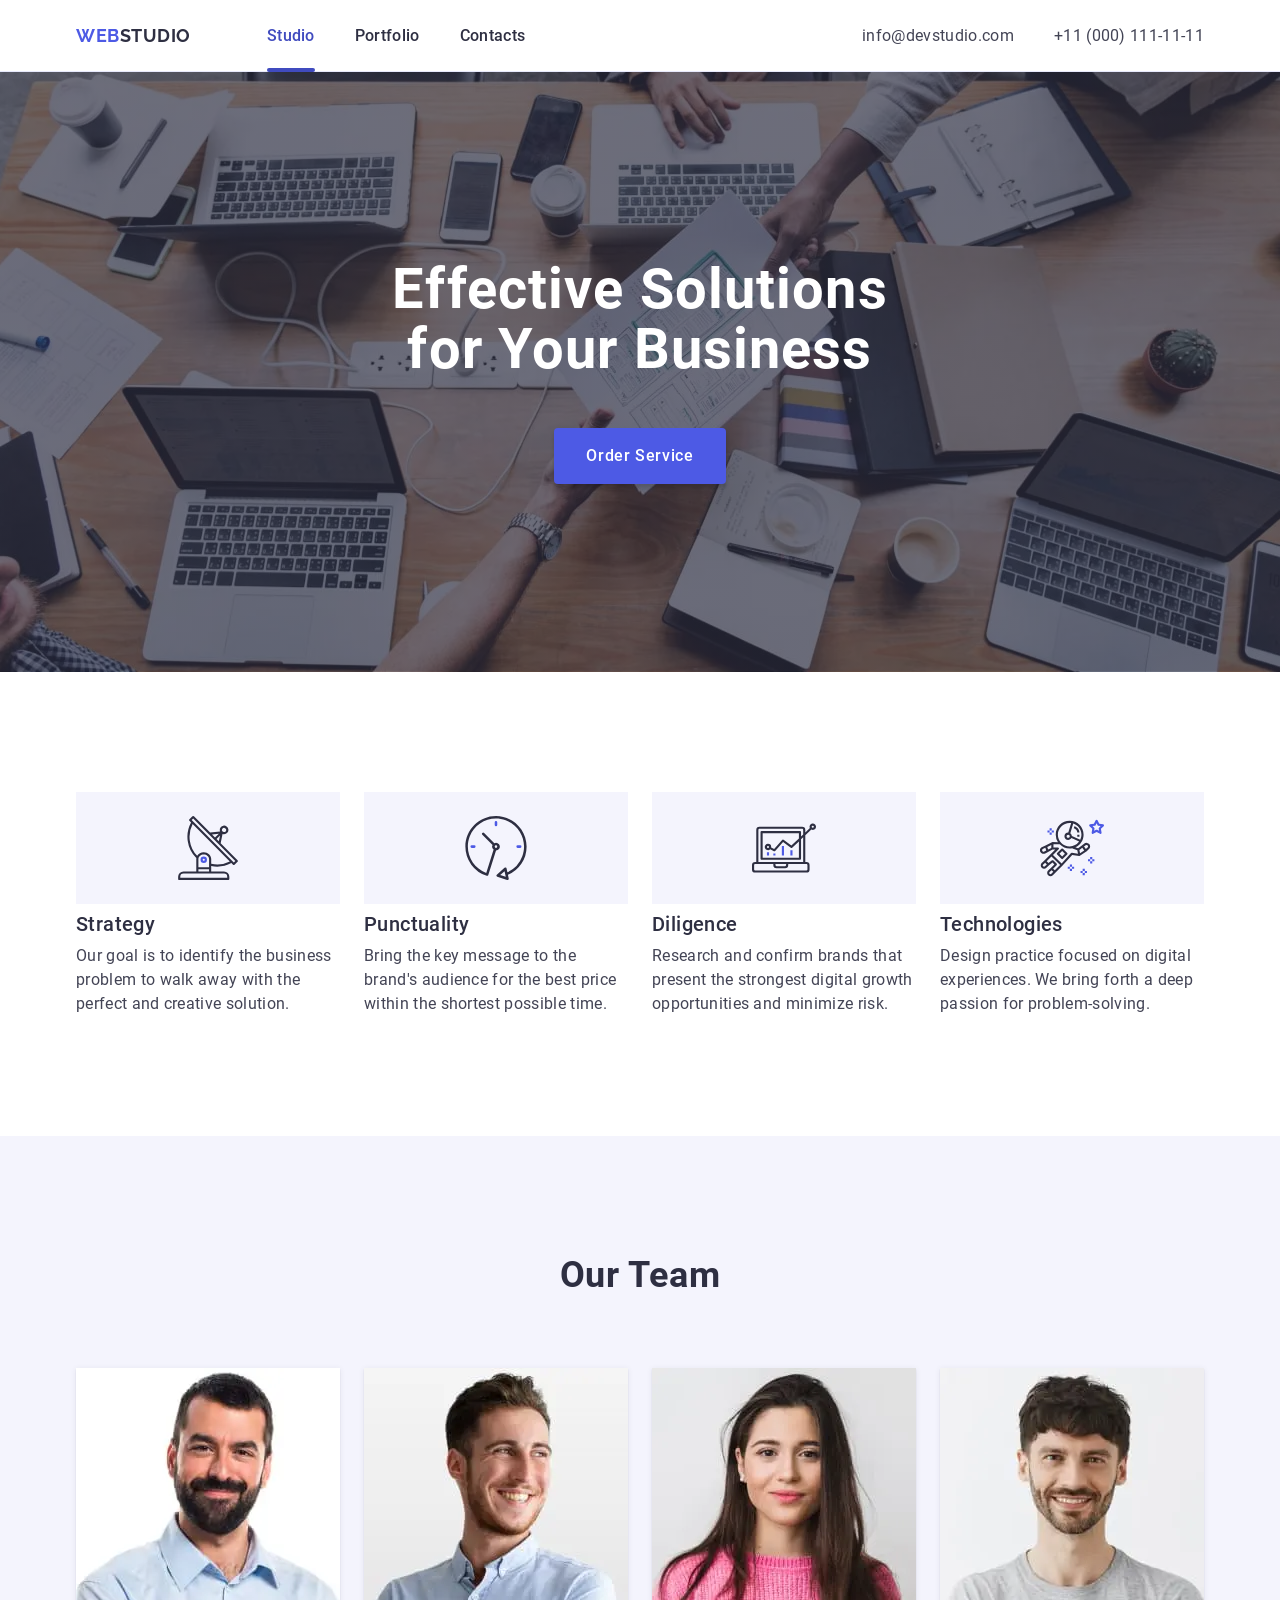
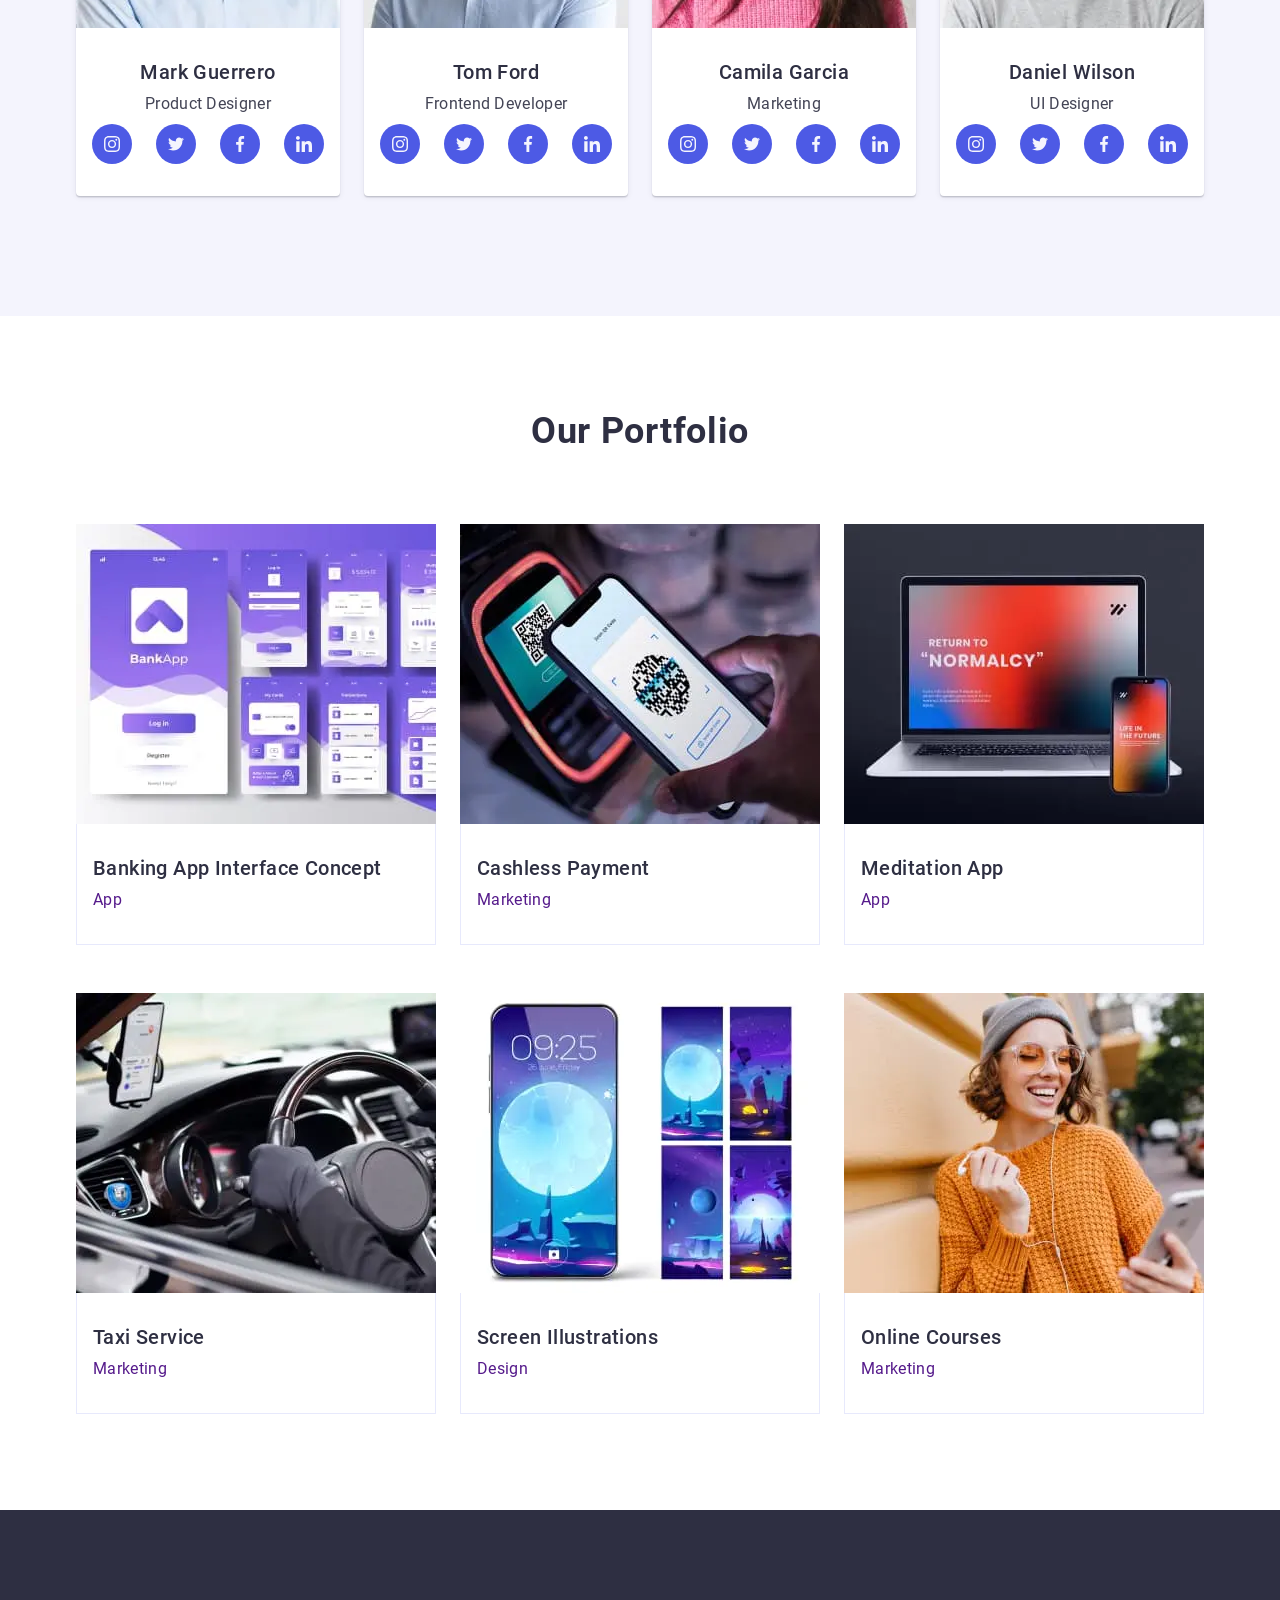
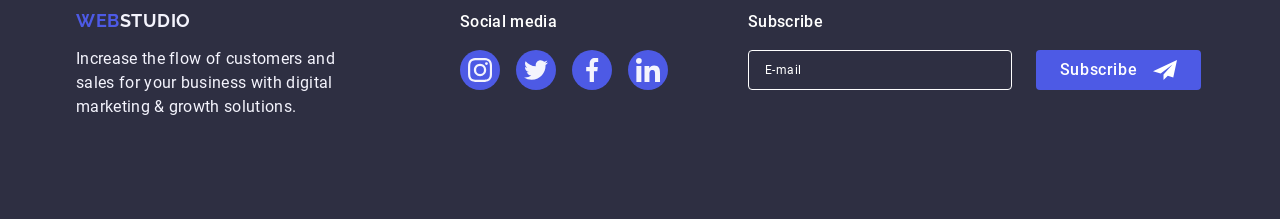
==== commit 075617a8: "add vh on hero and  scrool to studio" ====
--- a/index.html
+++ b/index.html
@@ -18,7 +18,7 @@
     <link rel="stylesheet" href="./css/style.css" />
   </head>
   <body>
-    <header class="header">
+    <header class="header" id="studio">
       <div class="container">
         <nav class="navigation">
           <a class="logo link" href="./index.html">Web<span class="studio">Studio</span></a>
@@ -28,10 +28,10 @@
               <a class="navigation-link title link current" href="./index.html">Studio</a>
             </li>
             <li class="navigation-item">
-              <a class="navigation-link title link" href="#portfolio">Portfolio</a>
+              <a class="navigation-link title link scroll-to" href="#portfolio">Portfolio</a>
             </li>
             <li class="navigation-item">
-              <a class="navigation-link title link" href="">Contacts</a>
+              <a class="navigation-link title link scroll-to" href="">Contacts</a>
             </li>
           </ul>
         </nav>
@@ -45,7 +45,7 @@
           </li>
         </ul>
 
-        <button type="button" class="header-burger">
+        <button aria-label="Open menu" type="button" class="header-burger">
           <svg class="header-icon" width="24" height="24">
             <use href="./images/icons.svg#icon-heroicons-solid_menu"></use>
           </svg>
@@ -61,13 +61,13 @@
         <nav class="mob-navigation">
           <ul class="mob-navigation-list">
             <li class="mob-navigation-item">
-              <a class="mob-navigation-link title link" href="./index.html">Studio</a>
+              <a class="mob-navigation-link title link scroll-to" href="#studio">Studio</a>
             </li>
             <li class="mob-navigation-item">
-              <a class="mob-navigation-link title link" href="#portfolio">Portfolio</a>
+              <a class="mob-navigation-link title link scroll-to" href="#portfolio">Portfolio</a>
             </li>
             <li class="mob-navigation-item">
-              <a class="mob-navigation-link title link" href="">Contacts</a>
+              <a class="mob-navigation-link title link scroll-to" href="#">Contacts</a>
             </li>
           </ul>
         </nav>
--- a/css/style.css
+++ b/css/style.css
@@ -306,7 +306,7 @@
 
 .hero {
   max-width: 1440px;
-  min-height: calc(100% - 56px);
+  min-height: calc(100vh - 56px);
   margin: 0 auto;
 
   padding-top: 72px;
@@ -1024,7 +1024,7 @@
   }
 
   .hero {
-    min-height: calc(100% - 72px);
+    min-height: calc(100vh - 72px);
     padding-top: 112px;
     padding-bottom: 112px;
     gap: 36px;
@@ -1160,7 +1160,8 @@
   }
 
   .hero {
-    min-height: 600px;
+    /* min-height: 600px; */
+    min-height: calc(100% + 72px);
     padding-top: 188px;
     padding-bottom: 188px;
     gap: 48px;
